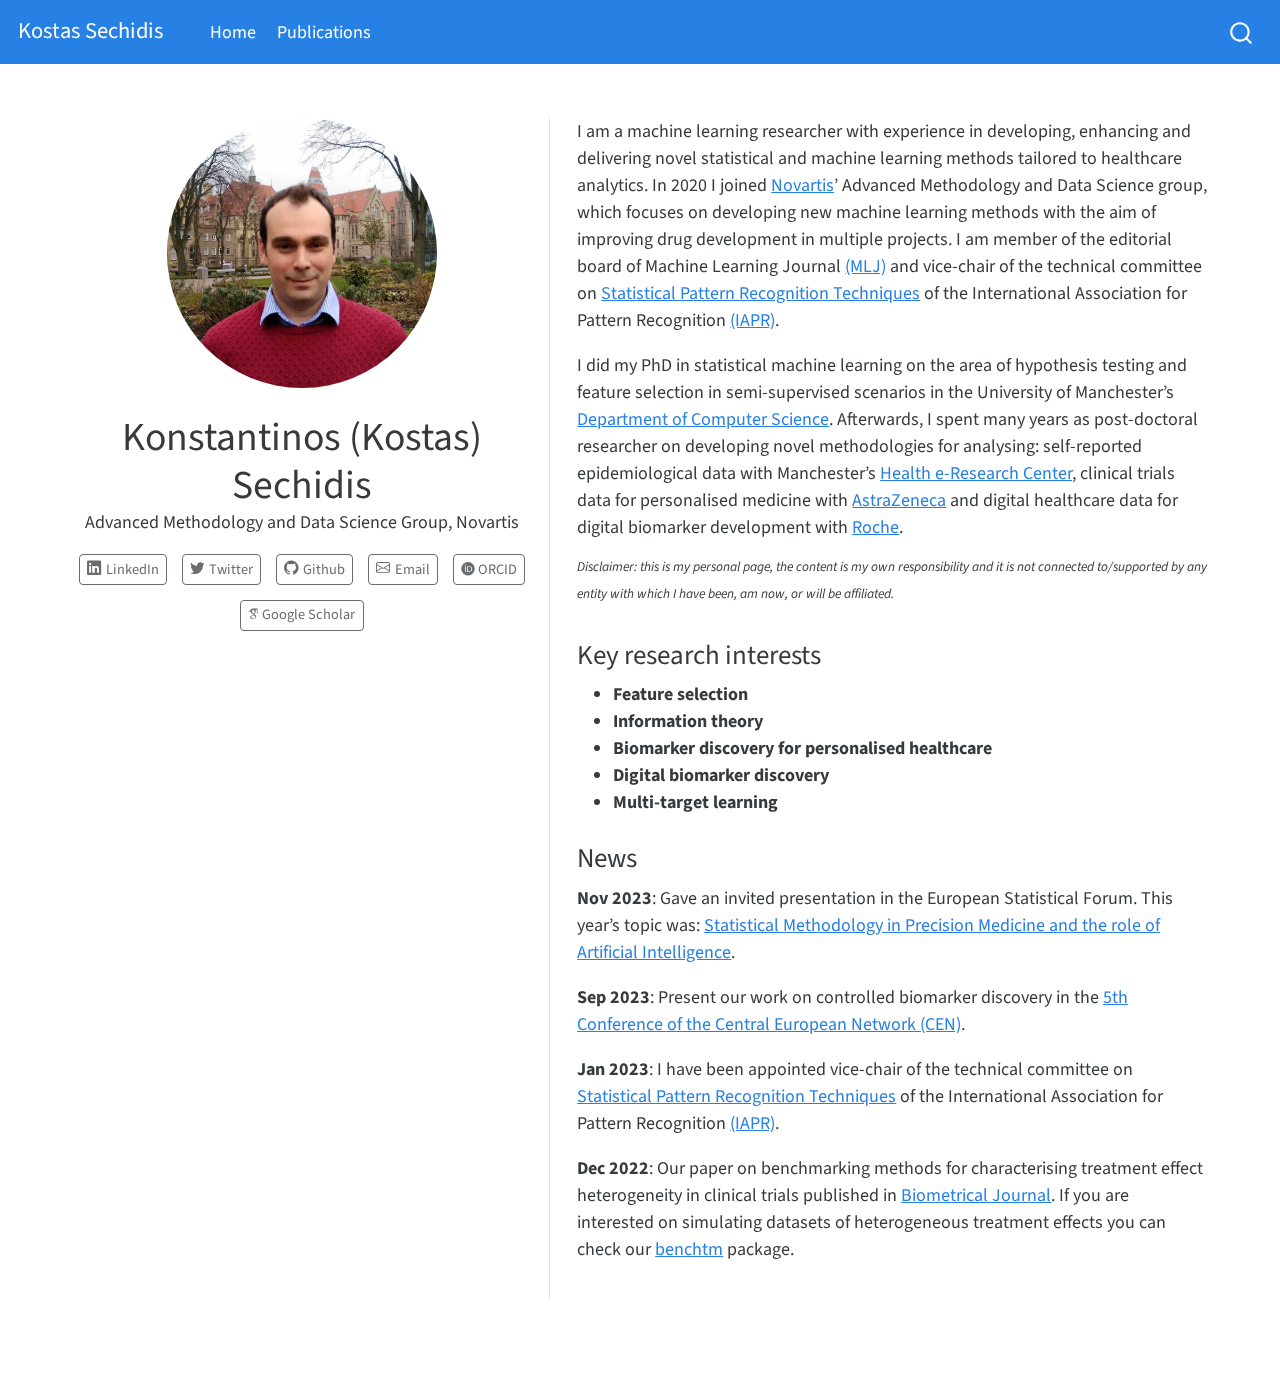
==== docs/index.html @ 7f00104e "create publications file" ====
<!DOCTYPE html>
<html xmlns="http://www.w3.org/1999/xhtml" lang="en" xml:lang="en"><head>

<meta charset="utf-8">
<meta name="generator" content="quarto-1.2.262">

<meta name="viewport" content="width=device-width, initial-scale=1.0, user-scalable=yes">

<meta name="description" content="Advanced Methodology and Data Science Group, Novartis">

<title>Kostas Sechidis - Konstantinos (Kostas) Sechidis</title>
<style>
code{white-space: pre-wrap;}
span.smallcaps{font-variant: small-caps;}
div.columns{display: flex; gap: min(4vw, 1.5em);}
div.column{flex: auto; overflow-x: auto;}
div.hanging-indent{margin-left: 1.5em; text-indent: -1.5em;}
ul.task-list{list-style: none;}
ul.task-list li input[type="checkbox"] {
  width: 0.8em;
  margin: 0 0.8em 0.2em -1.6em;
  vertical-align: middle;
}
</style>


<script src="site_libs/quarto-nav/quarto-nav.js"></script>
<script src="site_libs/quarto-nav/headroom.min.js"></script>
<script src="site_libs/clipboard/clipboard.min.js"></script>
<script src="site_libs/quarto-search/autocomplete.umd.js"></script>
<script src="site_libs/quarto-search/fuse.min.js"></script>
<script src="site_libs/quarto-search/quarto-search.js"></script>
<meta name="quarto:offset" content="./">
<script src="site_libs/quarto-html/quarto.js"></script>
<script src="site_libs/quarto-html/popper.min.js"></script>
<script src="site_libs/quarto-html/tippy.umd.min.js"></script>
<link href="site_libs/quarto-html/tippy.css" rel="stylesheet">
<link href="site_libs/quarto-html/quarto-syntax-highlighting.css" rel="stylesheet" id="quarto-text-highlighting-styles">
<script src="site_libs/bootstrap/bootstrap.min.js"></script>
<link href="site_libs/bootstrap/bootstrap-icons.css" rel="stylesheet">
<link href="site_libs/bootstrap/bootstrap.min.css" rel="stylesheet" id="quarto-bootstrap" data-mode="light">
<link href="site_libs/quarto-contrib/academicons-1.9.2/all.css" rel="stylesheet">
<link href="site_libs/quarto-contrib/academicons-1.9.2/size.css" rel="stylesheet">
<script id="quarto-search-options" type="application/json">{
  "location": "navbar",
  "copy-button": false,
  "collapse-after": 3,
  "panel-placement": "end",
  "type": "overlay",
  "limit": 20,
  "language": {
    "search-no-results-text": "No results",
    "search-matching-documents-text": "matching documents",
    "search-copy-link-title": "Copy link to search",
    "search-hide-matches-text": "Hide additional matches",
    "search-more-match-text": "more match in this document",
    "search-more-matches-text": "more matches in this document",
    "search-clear-button-title": "Clear",
    "search-detached-cancel-button-title": "Cancel",
    "search-submit-button-title": "Submit"
  }
}</script>


<link rel="stylesheet" href="styles.css">
</head>

<body class="nav-fixed">

<div id="quarto-search-results"></div>
  <header id="quarto-header" class="headroom fixed-top">
    <nav class="navbar navbar-expand-lg navbar-dark ">
      <div class="navbar-container container-fluid">
      <div class="navbar-brand-container">
    <a class="navbar-brand" href="./index.html">
    <span class="navbar-title">Kostas Sechidis</span>
    </a>
  </div>
          <button class="navbar-toggler" type="button" data-bs-toggle="collapse" data-bs-target="#navbarCollapse" aria-controls="navbarCollapse" aria-expanded="false" aria-label="Toggle navigation" onclick="if (window.quartoToggleHeadroom) { window.quartoToggleHeadroom(); }">
  <span class="navbar-toggler-icon"></span>
</button>
          <div class="collapse navbar-collapse" id="navbarCollapse">
            <ul class="navbar-nav navbar-nav-scroll me-auto">
  <li class="nav-item">
    <a class="nav-link active" href="./index.html" aria-current="page">
 <span class="menu-text">Home</span></a>
  </li>  
  <li class="nav-item">
    <a class="nav-link" href="./publications.html">
 <span class="menu-text">Publications</span></a>
  </li>  
</ul>
              <div id="quarto-search" class="" title="Search"></div>
          </div> <!-- /navcollapse -->
      </div> <!-- /container-fluid -->
    </nav>
</header>
<!-- content -->
<div id="quarto-content" class="quarto-container page-columns page-rows-contents page-layout-full page-navbar">
<!-- sidebar -->
<!-- margin-sidebar -->
    
<!-- main -->
<div class="quarto-about-trestles column-page">
  <div class="about-entity">
    <img src="img/kostas.jpg" class="about-image
  round " style="height: 15em; width: 15em;">
<header id="title-block-header" class="quarto-title-block default">
<div class="quarto-title">
<h1 class="title">Konstantinos (Kostas) Sechidis</h1>
</div>
<div>
  <div class="description">
    Advanced Methodology and Data Science Group, Novartis
  </div>
</div>
<div class="quarto-title-meta">
  </div>
</header>
    <div class="about-links">
  <a href="https://www.linkedin.com/in/konstantinos-kostas-sechidis-19311657/" class="about-link">
    <i class="bi bi-linkedin"></i>
     <span class="about-link-text">LinkedIn</span>
  </a>
  <a href="https://twitter.com/sechidis" class="about-link">
    <i class="bi bi-twitter"></i>
     <span class="about-link-text">Twitter</span>
  </a>
  <a href="https://github.com/sechidis" class="about-link">
    <i class="bi bi-github"></i>
     <span class="about-link-text">Github</span>
  </a>
  <a href="mailto:sechidiskostas@gmail.com" class="about-link">
    <i class="bi bi-envelope"></i>
     <span class="about-link-text">Email</span>
  </a>
  <a href="http://orcid.org/0000-0001-6582-7453" class="about-link">
     <span class="about-link-text"><i class="ai  ai-orcid"></i> ORCID</span>
  </a>
  <a href="https://scholar.google.com/citations?user=zcw9w-wAAAAJ&amp;hl=en" class="about-link">
     <span class="about-link-text"><i class="ai  ai-google-scholar"></i> Google Scholar</span>
  </a>
</div>
  </div>
  <div class="about-contents"><main class="content column-page" id="quarto-document-content">
<p>I am a machine learning researcher with experience in developing, enhancing and delivering novel statistical and machine learning methods tailored to healthcare analytics. In 2020 I joined <a href="https://www.novartis.com/">Novartis</a>’ Advanced Methodology and Data Science group, which focuses on developing new machine learning methods with the aim of improving drug development in multiple projects. I am member of the editorial board of Machine Learning Journal <a href="https://www.springer.com/journal/10994/editors">(MLJ)</a> and vice-chair of the technical committee on <a href="https://sites.google.com/view/iapr-tc1/home?pli=1">Statistical Pattern Recognition Techniques</a> of the International Association for Pattern Recognition <a href="https://iapr.org/index.php">(IAPR)</a>.</p>
<p>I did my PhD in statistical machine learning on the area of hypothesis testing and feature selection in semi-supervised scenarios in the University of Manchester’s <a href="https://www.cs.manchester.ac.uk/">Department of Computer Science</a>. Afterwards, I spent many years as post-doctoral researcher on developing novel methodologies for analysing: self-reported epidemiological data with Manchester’s <a href="https://www.herc.ac.uk/">Health e-Research Center</a>, clinical trials data for personalised medicine with <a href="https://www.astrazeneca.com/">AstraZeneca</a> and digital healthcare data for digital biomarker development with <a href="https://www.roche.com/">Roche</a>.</p>
<p><sup> <em>Disclaimer: this is my personal page, the content is my own responsibility and it is not connected to/supported by any entity with which I have been, am now, or will be affiliated.</em> </sup></p>
<section id="key-research-interests" class="level3">
<h3 data-anchor-id="key-research-interests">Key research interests</h3>
<ul>
<li><strong>Feature selection</strong></li>
<li><strong>Information theory</strong></li>
<li><strong>Biomarker discovery for personalised healthcare</strong></li>
<li><strong>Digital biomarker discovery</strong></li>
<li><strong>Multi-target learning</strong></li>
</ul>
</section>
<section id="news" class="level3">
<h3 data-anchor-id="news">News</h3>
<p><strong>Nov 2023</strong>: Gave an invited presentation in the European Statistical Forum. This year’s topic was: <a href="https://lsacademy.com/en/product/european-statistical-forum-4/">Statistical Methodology in Precision Medicine and the role of Artificial Intelligence</a>.</p>
<p><strong>Sep 2023</strong>: Present our work on controlled biomarker discovery in the <a href="https://cen2023.github.io/home/index.html">5th Conference of the Central European Network (CEN)</a>.</p>
<p><strong>Jan 2023</strong>: I have been appointed vice-chair of the technical committee on <a href="https://sites.google.com/view/iapr-tc1/home?pli=1">Statistical Pattern Recognition Techniques</a> of the International Association for Pattern Recognition <a href="https://iapr.org/index.php">(IAPR)</a>.</p>
<p><strong>Dec 2022</strong>: Our paper on benchmarking methods for characterising treatment effect heterogeneity in clinical trials published in <a href="https://onlinelibrary.wiley.com/doi/full/10.1002/bimj.202100337">Biometrical Journal</a>. If you are interested on simulating datasets of heterogeneous treatment effects you can check our <a href="https://github.com/Sophie-Sun/benchtm">benchtm</a> package.</p>


</section>
</main></div>
</div>
 <!-- /main -->
<script id="quarto-html-after-body" type="application/javascript">
window.document.addEventListener("DOMContentLoaded", function (event) {
  const toggleBodyColorMode = (bsSheetEl) => {
    const mode = bsSheetEl.getAttribute("data-mode");
    const bodyEl = window.document.querySelector("body");
    if (mode === "dark") {
      bodyEl.classList.add("quarto-dark");
      bodyEl.classList.remove("quarto-light");
    } else {
      bodyEl.classList.add("quarto-light");
      bodyEl.classList.remove("quarto-dark");
    }
  }
  const toggleBodyColorPrimary = () => {
    const bsSheetEl = window.document.querySelector("link#quarto-bootstrap");
    if (bsSheetEl) {
      toggleBodyColorMode(bsSheetEl);
    }
  }
  toggleBodyColorPrimary();  
  const clipboard = new window.ClipboardJS('.code-copy-button', {
    target: function(trigger) {
      return trigger.previousElementSibling;
    }
  });
  clipboard.on('success', function(e) {
    // button target
    const button = e.trigger;
    // don't keep focus
    button.blur();
    // flash "checked"
    button.classList.add('code-copy-button-checked');
    var currentTitle = button.getAttribute("title");
    button.setAttribute("title", "Copied!");
    let tooltip;
    if (window.bootstrap) {
      button.setAttribute("data-bs-toggle", "tooltip");
      button.setAttribute("data-bs-placement", "left");
      button.setAttribute("data-bs-title", "Copied!");
      tooltip = new bootstrap.Tooltip(button, 
        { trigger: "manual", 
          customClass: "code-copy-button-tooltip",
          offset: [0, -8]});
      tooltip.show();    
    }
    setTimeout(function() {
      if (tooltip) {
        tooltip.hide();
        button.removeAttribute("data-bs-title");
        button.removeAttribute("data-bs-toggle");
        button.removeAttribute("data-bs-placement");
      }
      button.setAttribute("title", currentTitle);
      button.classList.remove('code-copy-button-checked');
    }, 1000);
    // clear code selection
    e.clearSelection();
  });
  function tippyHover(el, contentFn) {
    const config = {
      allowHTML: true,
      content: contentFn,
      maxWidth: 500,
      delay: 100,
      arrow: false,
      appendTo: function(el) {
          return el.parentElement;
      },
      interactive: true,
      interactiveBorder: 10,
      theme: 'quarto',
      placement: 'bottom-start'
    };
    window.tippy(el, config); 
  }
  const noterefs = window.document.querySelectorAll('a[role="doc-noteref"]');
  for (var i=0; i<noterefs.length; i++) {
    const ref = noterefs[i];
    tippyHover(ref, function() {
      // use id or data attribute instead here
      let href = ref.getAttribute('data-footnote-href') || ref.getAttribute('href');
      try { href = new URL(href).hash; } catch {}
      const id = href.replace(/^#\/?/, "");
      const note = window.document.getElementById(id);
      return note.innerHTML;
    });
  }
  const findCites = (el) => {
    const parentEl = el.parentElement;
    if (parentEl) {
      const cites = parentEl.dataset.cites;
      if (cites) {
        return {
          el,
          cites: cites.split(' ')
        };
      } else {
        return findCites(el.parentElement)
      }
    } else {
      return undefined;
    }
  };
  var bibliorefs = window.document.querySelectorAll('a[role="doc-biblioref"]');
  for (var i=0; i<bibliorefs.length; i++) {
    const ref = bibliorefs[i];
    const citeInfo = findCites(ref);
    if (citeInfo) {
      tippyHover(citeInfo.el, function() {
        var popup = window.document.createElement('div');
        citeInfo.cites.forEach(function(cite) {
          var citeDiv = window.document.createElement('div');
          citeDiv.classList.add('hanging-indent');
          citeDiv.classList.add('csl-entry');
          var biblioDiv = window.document.getElementById('ref-' + cite);
          if (biblioDiv) {
            citeDiv.innerHTML = biblioDiv.innerHTML;
          }
          popup.appendChild(citeDiv);
        });
        return popup.innerHTML;
      });
    }
  }
});
</script>
</div> <!-- /content -->



</body></html>
---- docs/site_libs/quarto-html/tippy.css ----
.tippy-box[data-animation=fade][data-state=hidden]{opacity:0}[data-tippy-root]{max-width:calc(100vw - 10px)}.tippy-box{position:relative;background-color:#333;color:#fff;border-radius:4px;font-size:14px;line-height:1.4;white-space:normal;outline:0;transition-property:transform,visibility,opacity}.tippy-box[data-placement^=top]>.tippy-arrow{bottom:0}.tippy-box[data-placement^=top]>.tippy-arrow:before{bottom:-7px;left:0;border-width:8px 8px 0;border-top-color:initial;transform-origin:center top}.tippy-box[data-placement^=bottom]>.tippy-arrow{top:0}.tippy-box[data-placement^=bottom]>.tippy-arrow:before{top:-7px;left:0;border-width:0 8px 8px;border-bottom-color:initial;transform-origin:center bottom}.tippy-box[data-placement^=left]>.tippy-arrow{right:0}.tippy-box[data-placement^=left]>.tippy-arrow:before{border-width:8px 0 8px 8px;border-left-color:initial;right:-7px;transform-origin:center left}.tippy-box[data-placement^=right]>.tippy-arrow{left:0}.tippy-box[data-placement^=right]>.tippy-arrow:before{left:-7px;border-width:8px 8px 8px 0;border-right-color:initial;transform-origin:center right}.tippy-box[data-inertia][data-state=visible]{transition-timing-function:cubic-bezier(.54,1.5,.38,1.11)}.tippy-arrow{width:16px;height:16px;color:#333}.tippy-arrow:before{content:"";position:absolute;border-color:transparent;border-style:solid}.tippy-content{position:relative;padding:5px 9px;z-index:1}
---- docs/site_libs/quarto-html/quarto-syntax-highlighting.css ----
/* quarto syntax highlight colors */
:root {
  --quarto-hl-ot-color: #003B4F;
  --quarto-hl-at-color: #657422;
  --quarto-hl-ss-color: #20794D;
  --quarto-hl-an-color: #5E5E5E;
  --quarto-hl-fu-color: #4758AB;
  --quarto-hl-st-color: #20794D;
  --quarto-hl-cf-color: #003B4F;
  --quarto-hl-op-color: #5E5E5E;
  --quarto-hl-er-color: #AD0000;
  --quarto-hl-bn-color: #AD0000;
  --quarto-hl-al-color: #AD0000;
  --quarto-hl-va-color: #111111;
  --quarto-hl-bu-color: inherit;
  --quarto-hl-ex-color: inherit;
  --quarto-hl-pp-color: #AD0000;
  --quarto-hl-in-color: #5E5E5E;
  --quarto-hl-vs-color: #20794D;
  --quarto-hl-wa-color: #5E5E5E;
  --quarto-hl-do-color: #5E5E5E;
  --quarto-hl-im-color: #00769E;
  --quarto-hl-ch-color: #20794D;
  --quarto-hl-dt-color: #AD0000;
  --quarto-hl-fl-color: #AD0000;
  --quarto-hl-co-color: #5E5E5E;
  --quarto-hl-cv-color: #5E5E5E;
  --quarto-hl-cn-color: #8f5902;
  --quarto-hl-sc-color: #5E5E5E;
  --quarto-hl-dv-color: #AD0000;
  --quarto-hl-kw-color: #003B4F;
}

/* other quarto variables */
:root {
  --quarto-font-monospace: SFMono-Regular, Menlo, Monaco, Consolas, "Liberation Mono", "Courier New", monospace;
}

pre > code.sourceCode > span {
  color: #003B4F;
}

code span {
  color: #003B4F;
}

code.sourceCode > span {
  color: #003B4F;
}

div.sourceCode,
div.sourceCode pre.sourceCode {
  color: #003B4F;
}

code span.ot {
  color: #003B4F;
}

code span.at {
  color: #657422;
}

code span.ss {
  color: #20794D;
}

code span.an {
  color: #5E5E5E;
}

code span.fu {
  color: #4758AB;
}

code span.st {
  color: #20794D;
}

code span.cf {
  color: #003B4F;
}

code span.op {
  color: #5E5E5E;
}

code span.er {
  color: #AD0000;
}

code span.bn {
  color: #AD0000;
}

code span.al {
  color: #AD0000;
}

code span.va {
  color: #111111;
}

code span.pp {
  color: #AD0000;
}

code span.in {
  color: #5E5E5E;
}

code span.vs {
  color: #20794D;
}

code span.wa {
  color: #5E5E5E;
  font-style: italic;
}

code span.do {
  color: #5E5E5E;
  font-style: italic;
}

code span.im {
  color: #00769E;
}

code span.ch {
  color: #20794D;
}

code span.dt {
  color: #AD0000;
}

code span.fl {
  color: #AD0000;
}

code span.co {
  color: #5E5E5E;
}

code span.cv {
  color: #5E5E5E;
  font-style: italic;
}

code span.cn {
  color: #8f5902;
}

code span.sc {
  color: #5E5E5E;
}

code span.dv {
  color: #AD0000;
}

code span.kw {
  color: #003B4F;
}

.prevent-inlining {
  content: "</";
}

/*# sourceMappingURL=debc5d5d77c3f9108843748ff7464032.css.map */
---- docs/site_libs/quarto-contrib/academicons-1.9.2/all.css ----
/*
 *  Academicons 1.9.4 by James Walsh (https://github.com/jpswalsh) and Katja Bercic (https://github.com/katjabercic)
 *  Fonts generated using FontForge - https://fontforge.org
 *  Square icons designed to be used alongside Font Awesome square icons - https://fortawesome.github.io/Font-Awesome/
 *  Licenses - Font: SIL OFL 1.1, CSS: MIT License
 */
@font-face {
  font-family: 'Academicons';
  font-style: normal;
  font-weight: 400;
  font-display: block;
  src: url('1e21o67/academicons.eot');
  src: url('1e21o67/academicons.eot') format('embedded-opentype'),
    url('1e21o67/academicons.ttf') format('truetype'),
    url('1e21o67/academicons.woff') format('woff'),
    url('1e21o67/academicons.svg') format('svg');
}

.ai {
  font-family: 'Academicons';
  font-weight: 400;
  -moz-osx-font-smoothing: grayscale;
  -webkit-font-smoothing: antialiased;
  display: inline-block;
  font-style: normal;
  font-variant: normal;
  text-rendering: auto;
  line-height: 1;
}

.ai-academia:before {
  content: "\e9af";
}

.ai-academia-square:before {
  content: "\e93d";
}

.ai-acclaim:before {
  content: "\e92e";
}

.ai-acclaim-square:before {
  content: "\e93a";
}

.ai-acm:before {
  content: "\e93c";
}

.ai-acm-square:before {
  content: "\e95d";
}

.ai-acmdl:before {
  content: "\e96a";
}

.ai-acmdl-square:before {
  content: "\e9d3";
}

.ai-ads:before {
  content: "\e9cb";
}

.ai-ads-square:before {
  content: "\e94a";
}

.ai-africarxiv:before {
  content: "\e91b";
}

.ai-africarxiv-square:before {
  content: "\e90b";
}

.ai-archive:before {
  content: "\e955";
}

.ai-archive-square:before {
  content: "\e956";
}

.ai-arxiv:before {
  content: "\e974";
}

.ai-arxiv-square:before {
  content: "\e9a6";
}

.ai-biorxiv:before {
  content: "\e9a2";
}

.ai-biorxiv-square:before {
  content: "\e98b";
}

.ai-ceur:before {
  content: "\e96d";
}

.ai-ceur-square:before {
  content: "\e92f";
}

.ai-ciencia-vitae:before {
  content: "\e912";
}

.ai-ciencia-vitae-square:before {
  content: "\e913";
}

.ai-clarivate:before {
  content: "\e924";
}

.ai-clarivate-square:before {
  content: "\e925";
}

.ai-closed-access:before {
  content: "\e942";
}

.ai-closed-access-square:before {
  content: "\e943";
}

.ai-conversation:before {
  content: "\e94c";
}

.ai-conversation-square:before {
  content: "\e915";
}

.ai-coursera:before {
  content: "\e95f";
}

.ai-coursera-square:before {
  content: "\e97f";
}

.ai-crossref:before {
  content: "\e918";
}

.ai-crossref-square:before {
  content: "\e919";
}

.ai-cv:before {
  content: "\e9a5";
}

.ai-cv-square:before {
  content: "\e90a";
}

.ai-datacite:before {
  content: "\e91c";
}

.ai-datacite-square:before {
  content: "\e91d";
}

.ai-dataverse:before {
  content: "\e9f7";
}

.ai-dataverse-square:before {
  content: "\e9e4";
}

.ai-dblp:before {
  content: "\e94f";
}

.ai-dblp-square:before {
  content: "\e93f";
}

.ai-depsy:before {
  content: "\e97a";
}

.ai-depsy-square:before {
  content: "\e94b";
}

.ai-doi:before {
  content: "\e97e";
}

.ai-doi-square:before {
  content: "\e98f";
}

.ai-dryad:before {
  content: "\e97c";
}

.ai-dryad-square:before {
  content: "\e98c";
}

.ai-elsevier:before {
  content: "\e961";
}

.ai-elsevier-square:before {
  content: "\e910";
}

.ai-figshare:before {
  content: "\e981";
}

.ai-figshare-square:before {
  content: "\e9e7";
}

.ai-google-scholar:before {
  content: "\e9d4";
}

.ai-google-scholar-square:before {
  content: "\e9f9";
}

.ai-hal:before {
  content: "\e92c";
}

.ai-hal-square:before {
  content: "\e92d";
}

.ai-hypothesis:before {
  content: "\e95a";
}

.ai-hypothesis-square:before {
  content: "\e95b";
}

.ai-ideas-repec:before {
  content: "\e9ed";
}

.ai-ideas-repec-square:before {
  content: "\e9f8";
}

.ai-ieee:before {
  content: "\e929";
}

.ai-ieee-square:before {
  content: "\e9b9";
}

.ai-impactstory:before {
  content: "\e9cf";
}

.ai-impactstory-square:before {
  content: "\e9aa";
}

.ai-inaturalist:before {
  content: "\e900";
}

.ai-inaturalist-square:before {
  content: "\e901";
}

.ai-inpn:before {
  content: "\e902";
}

.ai-inpn-square:before {
  content: "\e903";
}

.ai-inspire:before {
  content: "\e9e9";
}

.ai-inspire-square:before {
  content: "\e9fe";
}

.ai-isidore:before {
  content: "\e936";
}

.ai-isidore-square:before {
  content: "\e954";
}

.ai-isni:before {
  content: "\e957";
}

.ai-isni-square:before {
  content: "\e958";
}

.ai-jstor:before {
  content: "\e938";
}

.ai-jstor-square:before {
  content: "\e944";
}

.ai-lattes:before {
  content: "\e9b3";
}

.ai-lattes-square:before {
  content: "\e99c";
}

.ai-mathoverflow:before {
  content: "\e9f6";
}

.ai-mathoverflow-square:before {
  content: "\e97b";
}

.ai-mendeley:before {
  content: "\e9f0";
}

.ai-mendeley-square:before {
  content: "\e9f3";
}

.ai-moodle:before {
  content: "\e907";
}

.ai-moodle-square:before {
  content: "\e908";
}

.ai-mtmt:before {
  content: "\e950";
}

.ai-mtmt-square:before {
  content: "\e951";
}

.ai-nakala:before {
  content: "\e940";
}

.ai-nakala-square:before {
  content: "\e941";
}

.ai-obp:before {
  content: "\e92a";
}

.ai-obp-square:before {
  content: "\e92b";
}

.ai-open-access:before {
  content: "\e939";
}

.ai-open-access-square:before {
  content: "\e9f4";
}

.ai-open-data:before {
  content: "\e966";
}

.ai-open-data-square:before {
  content: "\e967";
}

.ai-open-materials:before {
  content: "\e968";
}

.ai-open-materials-square:before {
  content: "\e969";
}

.ai-openedition:before {
  content: "\e946";
}

.ai-openedition-square:before {
  content: "\e947";
}

.ai-orcid:before {
  content: "\e9d9";
}

.ai-orcid-square:before {
  content: "\e9c3";
}

.ai-osf:before {
  content: "\e9ef";
}

.ai-osf-square:before {
  content: "\e931";
}

.ai-overleaf:before {
  content: "\e914";
}

.ai-overleaf-square:before {
  content: "\e98d";
}

.ai-philpapers:before {
  content: "\e98a";
}

.ai-philpapers-square:before {
  content: "\e96f";
}

.ai-piazza:before {
  content: "\e99a";
}

.ai-piazza-square:before {
  content: "\e90c";
}

.ai-preregistered:before {
  content: "\e906";
}

.ai-preregistered-square:before {
  content: "\e96b";
}

.ai-protocols:before {
  content: "\e952";
}

.ai-protocols-square:before {
  content: "\e953";
}

.ai-psyarxiv:before {
  content: "\e90e";
}

.ai-psyarxiv-square:before {
  content: "\e90f";
}

.ai-publons:before {
  content: "\e937";
}

.ai-publons-square:before {
  content: "\e94e";
}

.ai-pubmed:before {
  content: "\e99f";
}

.ai-pubmed-square:before {
  content: "\e97d";
}

.ai-pubpeer:before {
  content: "\e922";
}

.ai-pubpeer-square:before {
  content: "\e923";
}

.ai-researcherid:before {
  content: "\e91a";
}

.ai-researcherid-square:before {
  content: "\e95c";
}

.ai-researchgate:before {
  content: "\e95e";
}

.ai-researchgate-square:before {
  content: "\e99e";
}

.ai-ror:before {
  content: "\e948";
}

.ai-ror-square:before {
  content: "\e949";
}

.ai-sci-hub:before {
  content: "\e959";
}

.ai-sci-hub-square:before {
  content: "\e905";
}

.ai-scirate:before {
  content: "\e98e";
}

.ai-scirate-square:before {
  content: "\e99d";
}

.ai-scopus:before {
  content: "\e91e";
}

.ai-scopus-square:before {
  content: "\e91f";
}

.ai-semantic-scholar:before {
  content: "\e96e";
}

.ai-semantic-scholar-square:before {
  content: "\e96c";
}

.ai-springer:before {
  content: "\e928";
}

.ai-springer-square:before {
  content: "\e99b";
}

.ai-ssrn:before {
  content: "\e916";
}

.ai-ssrn-square:before {
  content: "\e917";
}

.ai-stackoverflow:before {
  content: "\e920";
}

.ai-stackoverflow-square:before {
  content: "\e921";
}

.ai-viaf:before {
  content: "\e933";
}

.ai-viaf-square:before {
  content: "\e934";
}

.ai-wiley:before {
  content: "\e926";
}

.ai-wiley-square:before {
  content: "\e927";
}

.ai-zenodo:before {
  content: "\e911";
}

.ai-zotero:before {
  content: "\e962";
}

.ai-zotero-square:before {
  content: "\e932";
}

/*  Duplication of the FontAwesome style classes using 'ai' in place of 'fa'. */
.ai-lg {
  font-size: 1.33333em;
  line-height: 0.75em;
  vertical-align: -.0667em;
}

.ai-xs {
  font-size: .75em;
}

.ai-sm {
  font-size: .875em;
}

.ai-1x {
  font-size: 1em;
}

.ai-2x {
  font-size: 2em;
}

.ai-3x {
  font-size: 3em;
}

.ai-4x {
  font-size: 4em;
}

.ai-5x {
  font-size: 5em;
}

.ai-6x {
  font-size: 6em;
}

.ai-7x {
  font-size: 7em;
}

.ai-8x {
  font-size: 8em;
}

.ai-9x {
  font-size: 9em;
}

.ai-10x {
  font-size: 10em;
}

.ai-fw {
  text-align: center;
  width: 1.25em;
}

.ai-ul {
  list-style-type: none;
  margin-left: 2.5em;
  padding-left: 0;
}

.ai-ul>li {
  position: relative;
}

.ai-li {
  left: -2em;
  position: absolute;
  text-align: center;
  width: 2em;
  line-height: inherit;
}

.ai-border {
  border: solid 0.08em #eee;
  border-radius: .1em;
  padding: .2em .25em .15em;
}

.ai-pull-left {
  float: left;
}

.ai-pull-right {
  float: right;
}

.ai.ai-pull-left {
  margin-right: .3em;
}

.ai.ai-pull-right {
  margin-right: .3em;
}

.ai-stack {
  display: inline-block;
  height: 2em;
  line-height: 2em;
  position: relative;
  vertical-align: middle;
  width: 2.5em;
}

.ai-stack-1x,
.ai-stack-2x {
  left: 0;
  position: absolute;
  text-align: center;
  width: 100%;
}

.ai-stack-1x {
  line-height: inherit;
}

.ai-stack-2x {
  font-size: 2em;
}

.ai-inverse {
  color: #fff;
}
---- docs/site_libs/quarto-contrib/academicons-1.9.2/size.css ----
.ai-tiny {
  font-size: 0.5em;
}

.ai-scriptsize {
  font-size: 0.7em;
}

.ai-footnotesize {
  font-size: 0.8em;
}

.ai-small {
  font-size: 0.9em;
}

.ai-normalsize {
  font-size: 1em;
}

.ai-large {
  font-size: 1.2em;
}

.ai-Large {
  font-size: 1.5em;
}

.ai-LARGE {
  font-size: 1.75em;
}

.ai-huge {
  font-size: 2em;
}

.ai-Huge {
  font-size: 2.5em;
}

.ai-1x {
  font-size: 1em;
}

.ai-2x {
  font-size: 2em;
}

.ai-3x {
  font-size: 3em;
}

.ai-4x {
  font-size: 4em;
}

.ai-5x {
  font-size: 5em;
}

.ai-6x {
  font-size: 6em;
}

.ai-7x {
  font-size: 7em;
}

.ai-8x {
  font-size: 8em;
}

.ai-9x {
  font-size: 9em;
}

.ai-10x {
  font-size: 10em;
}

.ai-2xs {
  font-size: 0.625em;
  line-height: 0.1em;
  vertical-align: 0.225em;
}

.ai-xs {
  font-size: 0.75em;
  line-height: 0.08333em;
  vertical-align: 0.125em;
}

.ai-sm {
  font-size: 0.875em;
  line-height: 0.07143em;
  vertical-align: 0.05357em;
}

.ai-lg {
  font-size: 1.25em;
  line-height: 0.05em;
  vertical-align: -0.075em;
}

.ai-xl {
  font-size: 1.5em;
  line-height: 0.04167em;
  vertical-align: -0.125em;
}

.ai-2xl {
  font-size: 2em;
  line-height: 0.03125em;
  vertical-align: -0.1875em;
}
---- docs/styles.css ----
/* css styles */
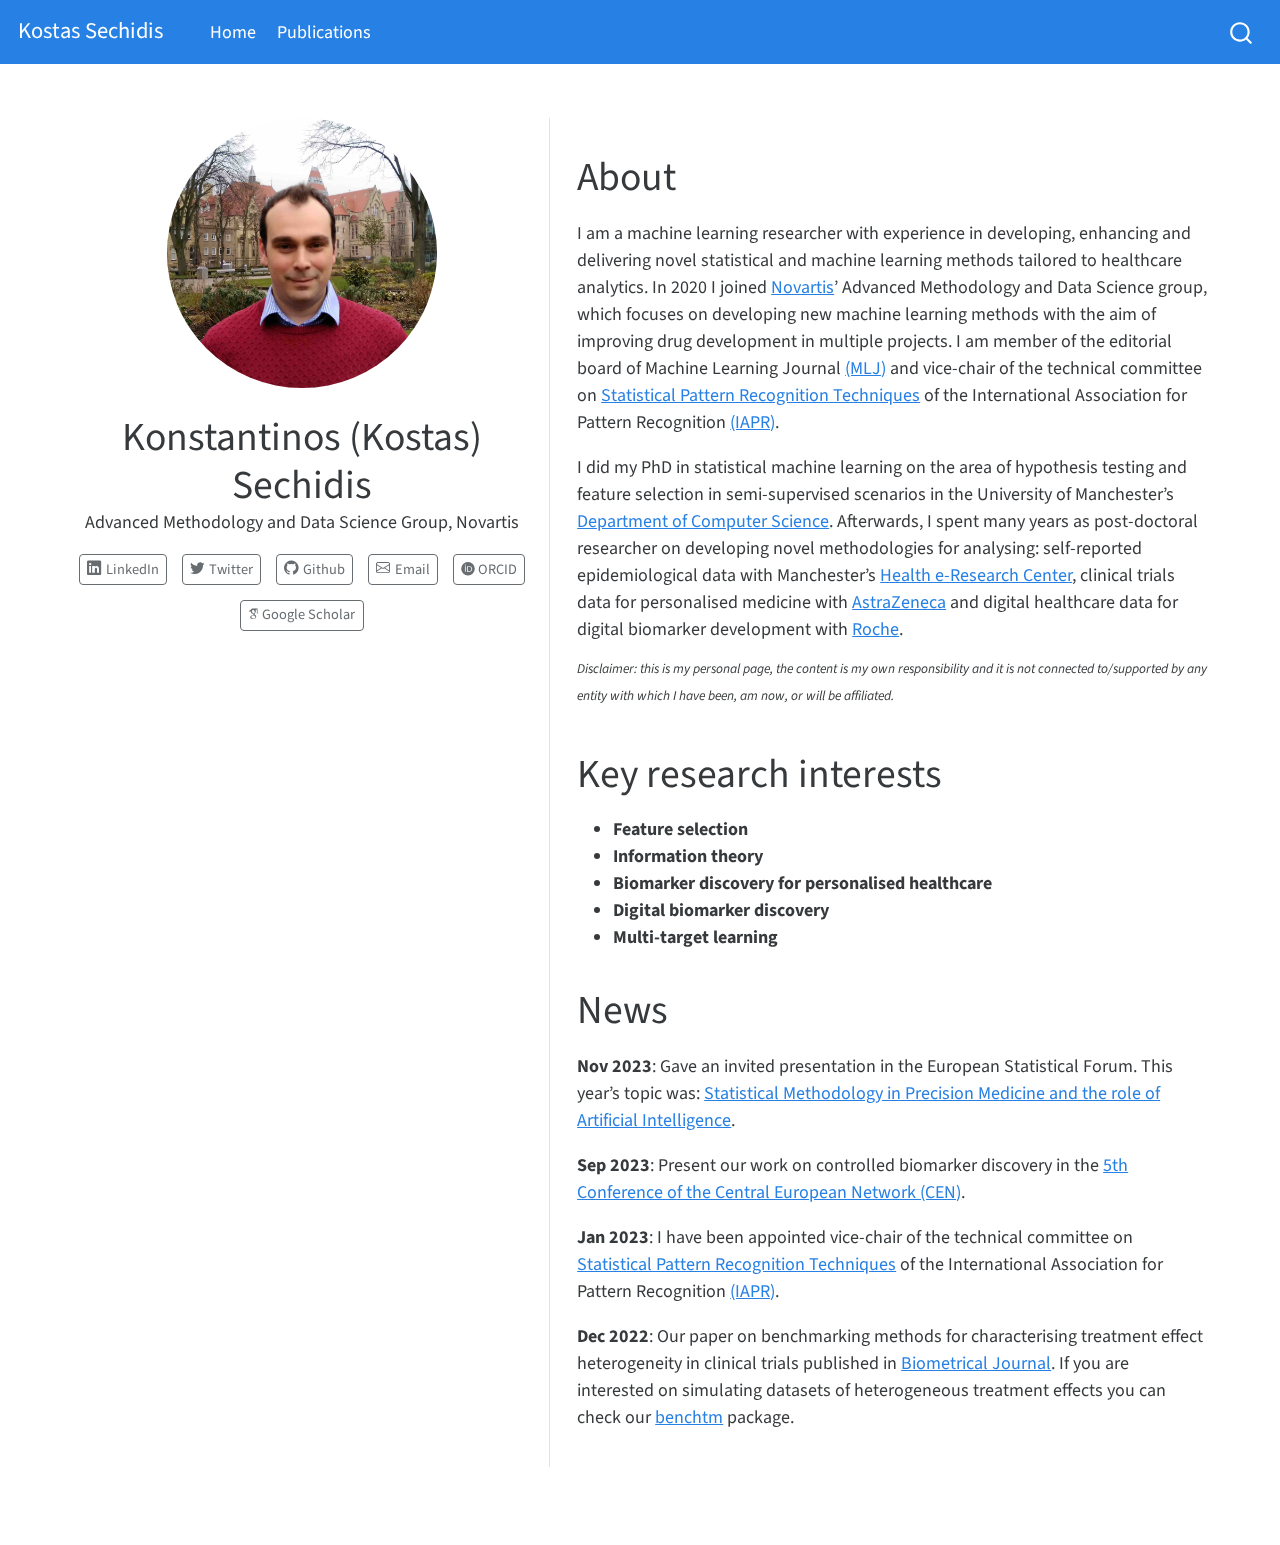
==== commit dddb80e1: "publications" ====
--- a/docs/index.html
+++ b/docs/index.html
@@ -143,11 +143,14 @@
 </div>
   </div>
   <div class="about-contents"><main class="content column-page" id="quarto-document-content">
+<section id="about" class="level1">
+<h1>About</h1>
 <p>I am a machine learning researcher with experience in developing, enhancing and delivering novel statistical and machine learning methods tailored to healthcare analytics. In 2020 I joined <a href="https://www.novartis.com/">Novartis</a>’ Advanced Methodology and Data Science group, which focuses on developing new machine learning methods with the aim of improving drug development in multiple projects. I am member of the editorial board of Machine Learning Journal <a href="https://www.springer.com/journal/10994/editors">(MLJ)</a> and vice-chair of the technical committee on <a href="https://sites.google.com/view/iapr-tc1/home?pli=1">Statistical Pattern Recognition Techniques</a> of the International Association for Pattern Recognition <a href="https://iapr.org/index.php">(IAPR)</a>.</p>
 <p>I did my PhD in statistical machine learning on the area of hypothesis testing and feature selection in semi-supervised scenarios in the University of Manchester’s <a href="https://www.cs.manchester.ac.uk/">Department of Computer Science</a>. Afterwards, I spent many years as post-doctoral researcher on developing novel methodologies for analysing: self-reported epidemiological data with Manchester’s <a href="https://www.herc.ac.uk/">Health e-Research Center</a>, clinical trials data for personalised medicine with <a href="https://www.astrazeneca.com/">AstraZeneca</a> and digital healthcare data for digital biomarker development with <a href="https://www.roche.com/">Roche</a>.</p>
 <p><sup> <em>Disclaimer: this is my personal page, the content is my own responsibility and it is not connected to/supported by any entity with which I have been, am now, or will be affiliated.</em> </sup></p>
-<section id="key-research-interests" class="level3">
-<h3 data-anchor-id="key-research-interests">Key research interests</h3>
+</section>
+<section id="key-research-interests" class="level1">
+<h1>Key research interests</h1>
 <ul>
 <li><strong>Feature selection</strong></li>
 <li><strong>Information theory</strong></li>
@@ -156,8 +159,8 @@
 <li><strong>Multi-target learning</strong></li>
 </ul>
 </section>
-<section id="news" class="level3">
-<h3 data-anchor-id="news">News</h3>
+<section id="news" class="level1">
+<h1>News</h1>
 <p><strong>Nov 2023</strong>: Gave an invited presentation in the European Statistical Forum. This year’s topic was: <a href="https://lsacademy.com/en/product/european-statistical-forum-4/">Statistical Methodology in Precision Medicine and the role of Artificial Intelligence</a>.</p>
 <p><strong>Sep 2023</strong>: Present our work on controlled biomarker discovery in the <a href="https://cen2023.github.io/home/index.html">5th Conference of the Central European Network (CEN)</a>.</p>
 <p><strong>Jan 2023</strong>: I have been appointed vice-chair of the technical committee on <a href="https://sites.google.com/view/iapr-tc1/home?pli=1">Statistical Pattern Recognition Techniques</a> of the International Association for Pattern Recognition <a href="https://iapr.org/index.php">(IAPR)</a>.</p>
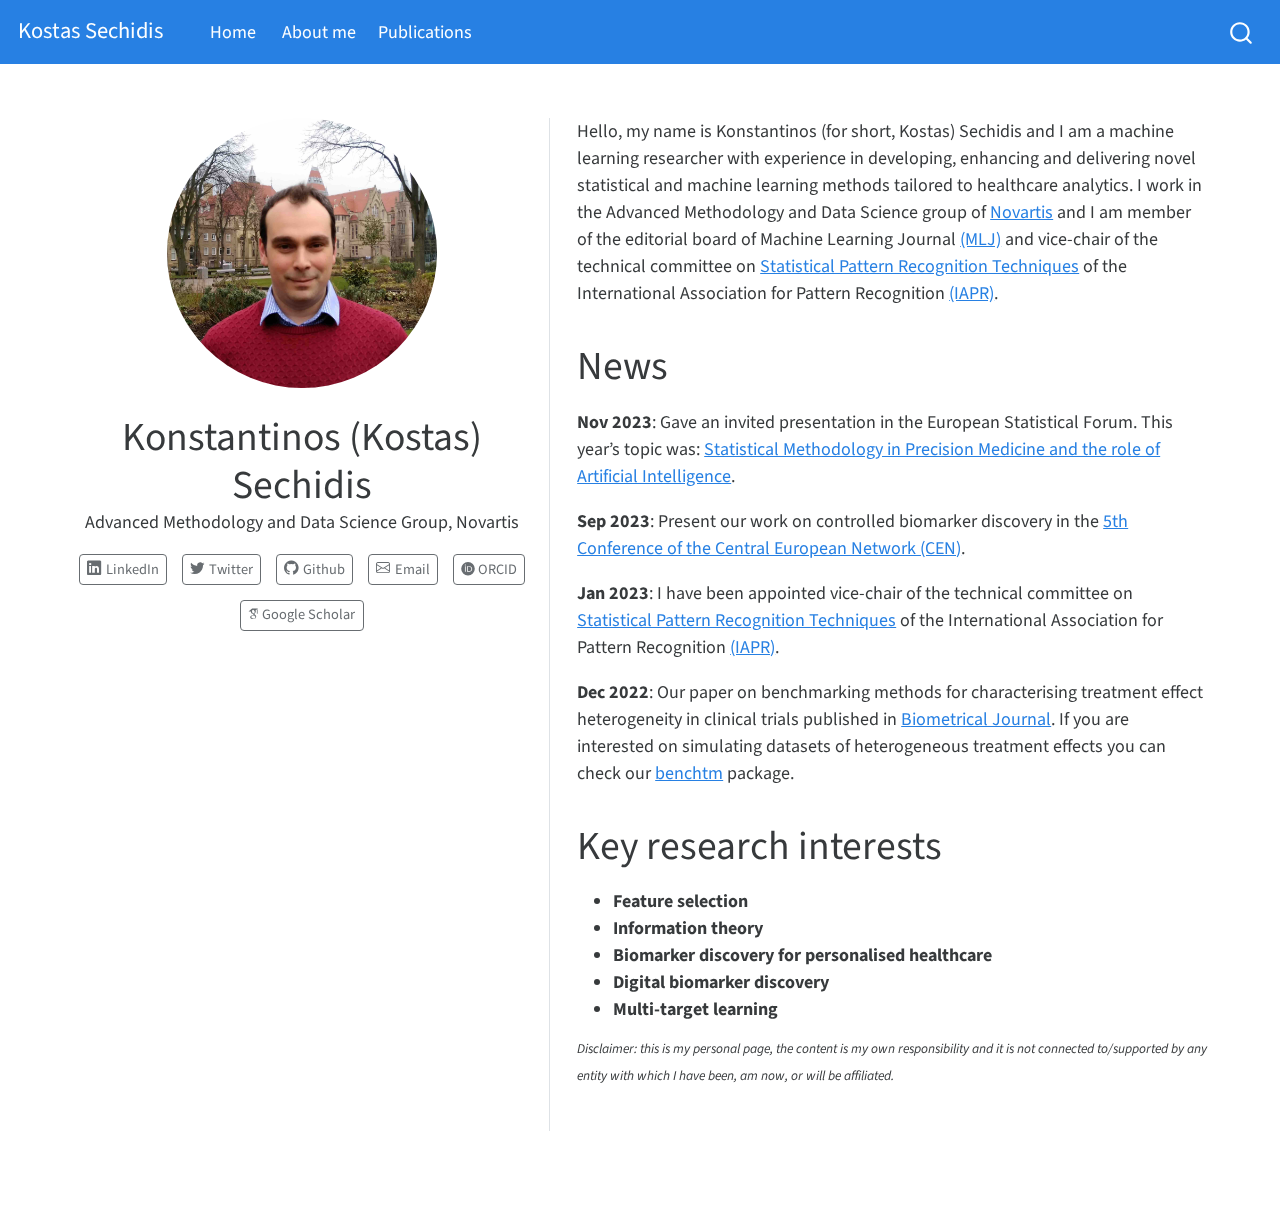
==== commit 9fcfc63e: "thumbnail" ====
--- a/docs/index.html
+++ b/docs/index.html
@@ -31,6 +31,7 @@
 <script src="site_libs/quarto-search/fuse.min.js"></script>
 <script src="site_libs/quarto-search/quarto-search.js"></script>
 <meta name="quarto:offset" content="./">
+<link href=".//img/thumbnail.png" rel="icon" type="image/png">
 <script src="site_libs/quarto-html/quarto.js"></script>
 <script src="site_libs/quarto-html/popper.min.js"></script>
 <script src="site_libs/quarto-html/tippy.umd.min.js"></script>
@@ -84,6 +85,10 @@
   <li class="nav-item">
     <a class="nav-link active" href="./index.html" aria-current="page">
  <span class="menu-text">Home</span></a>
+  </li>  
+  <li class="nav-item">
+    <a class="nav-link" href="./experience.html">
+ <span class="menu-text"><i class="ai  ai-CV"></i> About me</span></a>
   </li>  
   <li class="nav-item">
     <a class="nav-link" href="./publications.html">
@@ -143,11 +148,13 @@
 </div>
   </div>
   <div class="about-contents"><main class="content column-page" id="quarto-document-content">
-<section id="about" class="level1">
-<h1>About</h1>
-<p>I am a machine learning researcher with experience in developing, enhancing and delivering novel statistical and machine learning methods tailored to healthcare analytics. In 2020 I joined <a href="https://www.novartis.com/">Novartis</a>’ Advanced Methodology and Data Science group, which focuses on developing new machine learning methods with the aim of improving drug development in multiple projects. I am member of the editorial board of Machine Learning Journal <a href="https://www.springer.com/journal/10994/editors">(MLJ)</a> and vice-chair of the technical committee on <a href="https://sites.google.com/view/iapr-tc1/home?pli=1">Statistical Pattern Recognition Techniques</a> of the International Association for Pattern Recognition <a href="https://iapr.org/index.php">(IAPR)</a>.</p>
-<p>I did my PhD in statistical machine learning on the area of hypothesis testing and feature selection in semi-supervised scenarios in the University of Manchester’s <a href="https://www.cs.manchester.ac.uk/">Department of Computer Science</a>. Afterwards, I spent many years as post-doctoral researcher on developing novel methodologies for analysing: self-reported epidemiological data with Manchester’s <a href="https://www.herc.ac.uk/">Health e-Research Center</a>, clinical trials data for personalised medicine with <a href="https://www.astrazeneca.com/">AstraZeneca</a> and digital healthcare data for digital biomarker development with <a href="https://www.roche.com/">Roche</a>.</p>
-<p><sup> <em>Disclaimer: this is my personal page, the content is my own responsibility and it is not connected to/supported by any entity with which I have been, am now, or will be affiliated.</em> </sup></p>
+<p>Hello, my name is Konstantinos (for short, Kostas) Sechidis and I am a machine learning researcher with experience in developing, enhancing and delivering novel statistical and machine learning methods tailored to healthcare analytics. I work in the Advanced Methodology and Data Science group of <a href="https://www.novartis.com/">Novartis</a> and I am member of the editorial board of Machine Learning Journal <a href="https://www.springer.com/journal/10994/editors">(MLJ)</a> and vice-chair of the technical committee on <a href="https://sites.google.com/view/iapr-tc1/home?pli=1">Statistical Pattern Recognition Techniques</a> of the International Association for Pattern Recognition <a href="https://iapr.org/index.php">(IAPR)</a>.</p>
+<section id="news" class="level1">
+<h1>News</h1>
+<p><strong>Nov 2023</strong>: Gave an invited presentation in the European Statistical Forum. This year’s topic was: <a href="https://lsacademy.com/en/product/european-statistical-forum-4/">Statistical Methodology in Precision Medicine and the role of Artificial Intelligence</a>.</p>
+<p><strong>Sep 2023</strong>: Present our work on controlled biomarker discovery in the <a href="https://cen2023.github.io/home/index.html">5th Conference of the Central European Network (CEN)</a>.</p>
+<p><strong>Jan 2023</strong>: I have been appointed vice-chair of the technical committee on <a href="https://sites.google.com/view/iapr-tc1/home?pli=1">Statistical Pattern Recognition Techniques</a> of the International Association for Pattern Recognition <a href="https://iapr.org/index.php">(IAPR)</a>.</p>
+<p><strong>Dec 2022</strong>: Our paper on benchmarking methods for characterising treatment effect heterogeneity in clinical trials published in <a href="https://onlinelibrary.wiley.com/doi/full/10.1002/bimj.202100337">Biometrical Journal</a>. If you are interested on simulating datasets of heterogeneous treatment effects you can check our <a href="https://github.com/Sophie-Sun/benchtm">benchtm</a> package.</p>
 </section>
 <section id="key-research-interests" class="level1">
 <h1>Key research interests</h1>
@@ -158,13 +165,7 @@
 <li><strong>Digital biomarker discovery</strong></li>
 <li><strong>Multi-target learning</strong></li>
 </ul>
-</section>
-<section id="news" class="level1">
-<h1>News</h1>
-<p><strong>Nov 2023</strong>: Gave an invited presentation in the European Statistical Forum. This year’s topic was: <a href="https://lsacademy.com/en/product/european-statistical-forum-4/">Statistical Methodology in Precision Medicine and the role of Artificial Intelligence</a>.</p>
-<p><strong>Sep 2023</strong>: Present our work on controlled biomarker discovery in the <a href="https://cen2023.github.io/home/index.html">5th Conference of the Central European Network (CEN)</a>.</p>
-<p><strong>Jan 2023</strong>: I have been appointed vice-chair of the technical committee on <a href="https://sites.google.com/view/iapr-tc1/home?pli=1">Statistical Pattern Recognition Techniques</a> of the International Association for Pattern Recognition <a href="https://iapr.org/index.php">(IAPR)</a>.</p>
-<p><strong>Dec 2022</strong>: Our paper on benchmarking methods for characterising treatment effect heterogeneity in clinical trials published in <a href="https://onlinelibrary.wiley.com/doi/full/10.1002/bimj.202100337">Biometrical Journal</a>. If you are interested on simulating datasets of heterogeneous treatment effects you can check our <a href="https://github.com/Sophie-Sun/benchtm">benchtm</a> package.</p>
+<p><sup> <em>Disclaimer: this is my personal page, the content is my own responsibility and it is not connected to/supported by any entity with which I have been, am now, or will be affiliated.</em> </sup></p>
 
 
 </section>
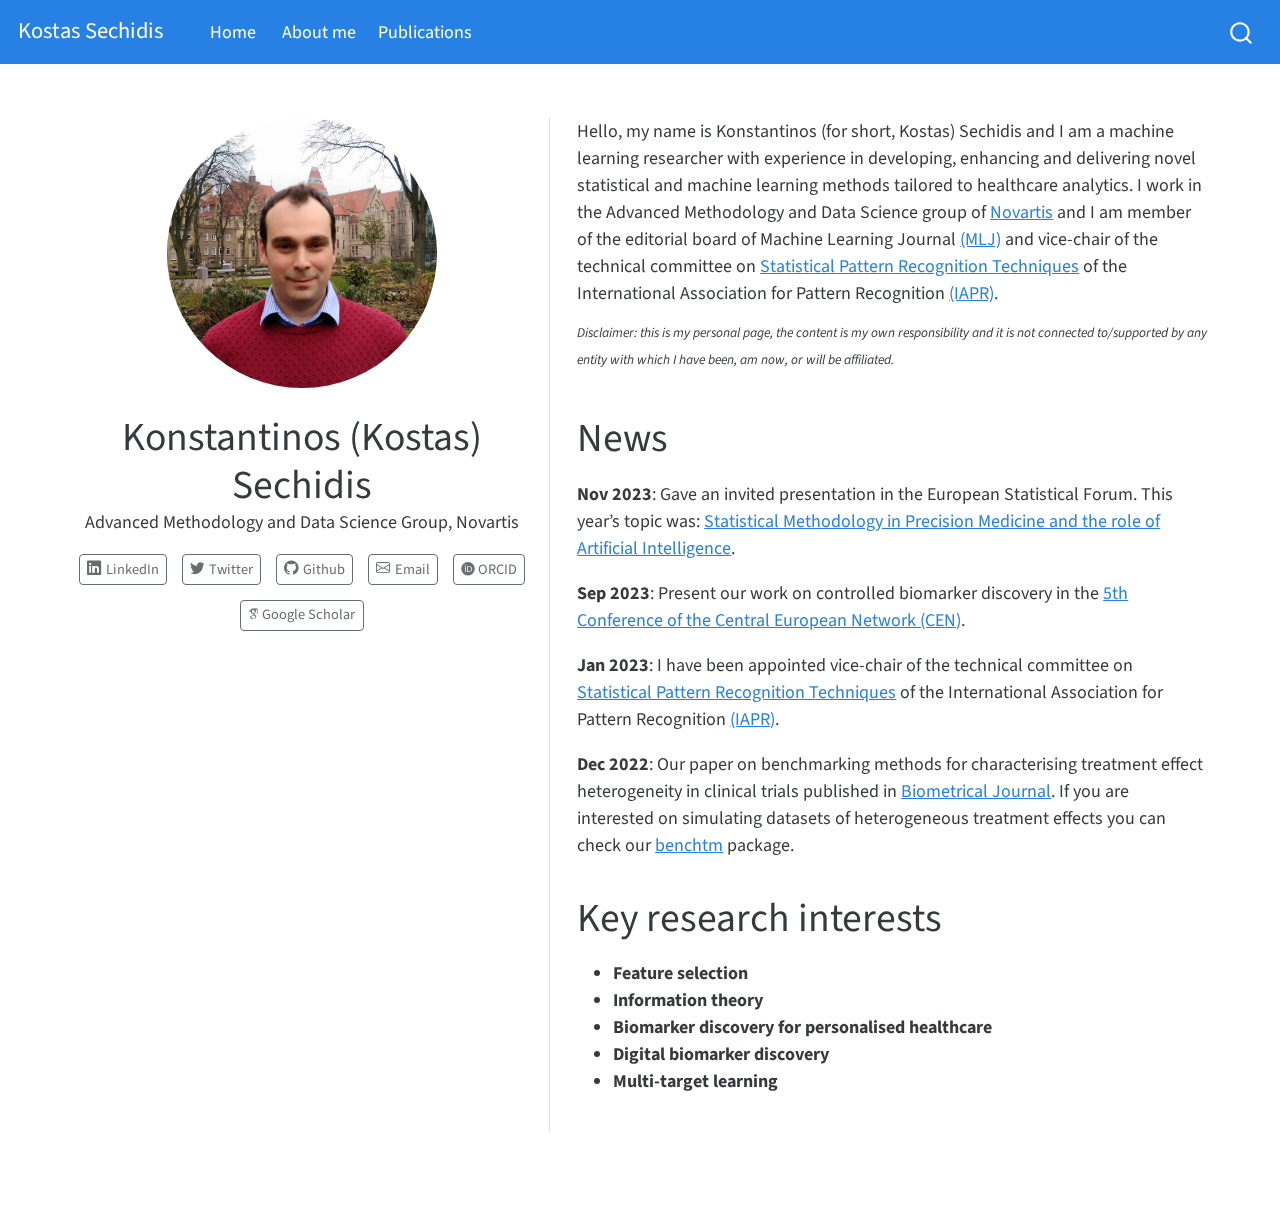
==== commit d9d819f4: "minor changes" ====
--- a/docs/index.html
+++ b/docs/index.html
@@ -149,6 +149,7 @@
   </div>
   <div class="about-contents"><main class="content column-page" id="quarto-document-content">
 <p>Hello, my name is Konstantinos (for short, Kostas) Sechidis and I am a machine learning researcher with experience in developing, enhancing and delivering novel statistical and machine learning methods tailored to healthcare analytics. I work in the Advanced Methodology and Data Science group of <a href="https://www.novartis.com/">Novartis</a> and I am member of the editorial board of Machine Learning Journal <a href="https://www.springer.com/journal/10994/editors">(MLJ)</a> and vice-chair of the technical committee on <a href="https://sites.google.com/view/iapr-tc1/home?pli=1">Statistical Pattern Recognition Techniques</a> of the International Association for Pattern Recognition <a href="https://iapr.org/index.php">(IAPR)</a>.</p>
+<p><sup> <em>Disclaimer: this is my personal page, the content is my own responsibility and it is not connected to/supported by any entity with which I have been, am now, or will be affiliated.</em> </sup></p>
 <section id="news" class="level1">
 <h1>News</h1>
 <p><strong>Nov 2023</strong>: Gave an invited presentation in the European Statistical Forum. This year’s topic was: <a href="https://lsacademy.com/en/product/european-statistical-forum-4/">Statistical Methodology in Precision Medicine and the role of Artificial Intelligence</a>.</p>
@@ -165,7 +166,6 @@
 <li><strong>Digital biomarker discovery</strong></li>
 <li><strong>Multi-target learning</strong></li>
 </ul>
-<p><sup> <em>Disclaimer: this is my personal page, the content is my own responsibility and it is not connected to/supported by any entity with which I have been, am now, or will be affiliated.</em> </sup></p>
 
 
 </section>
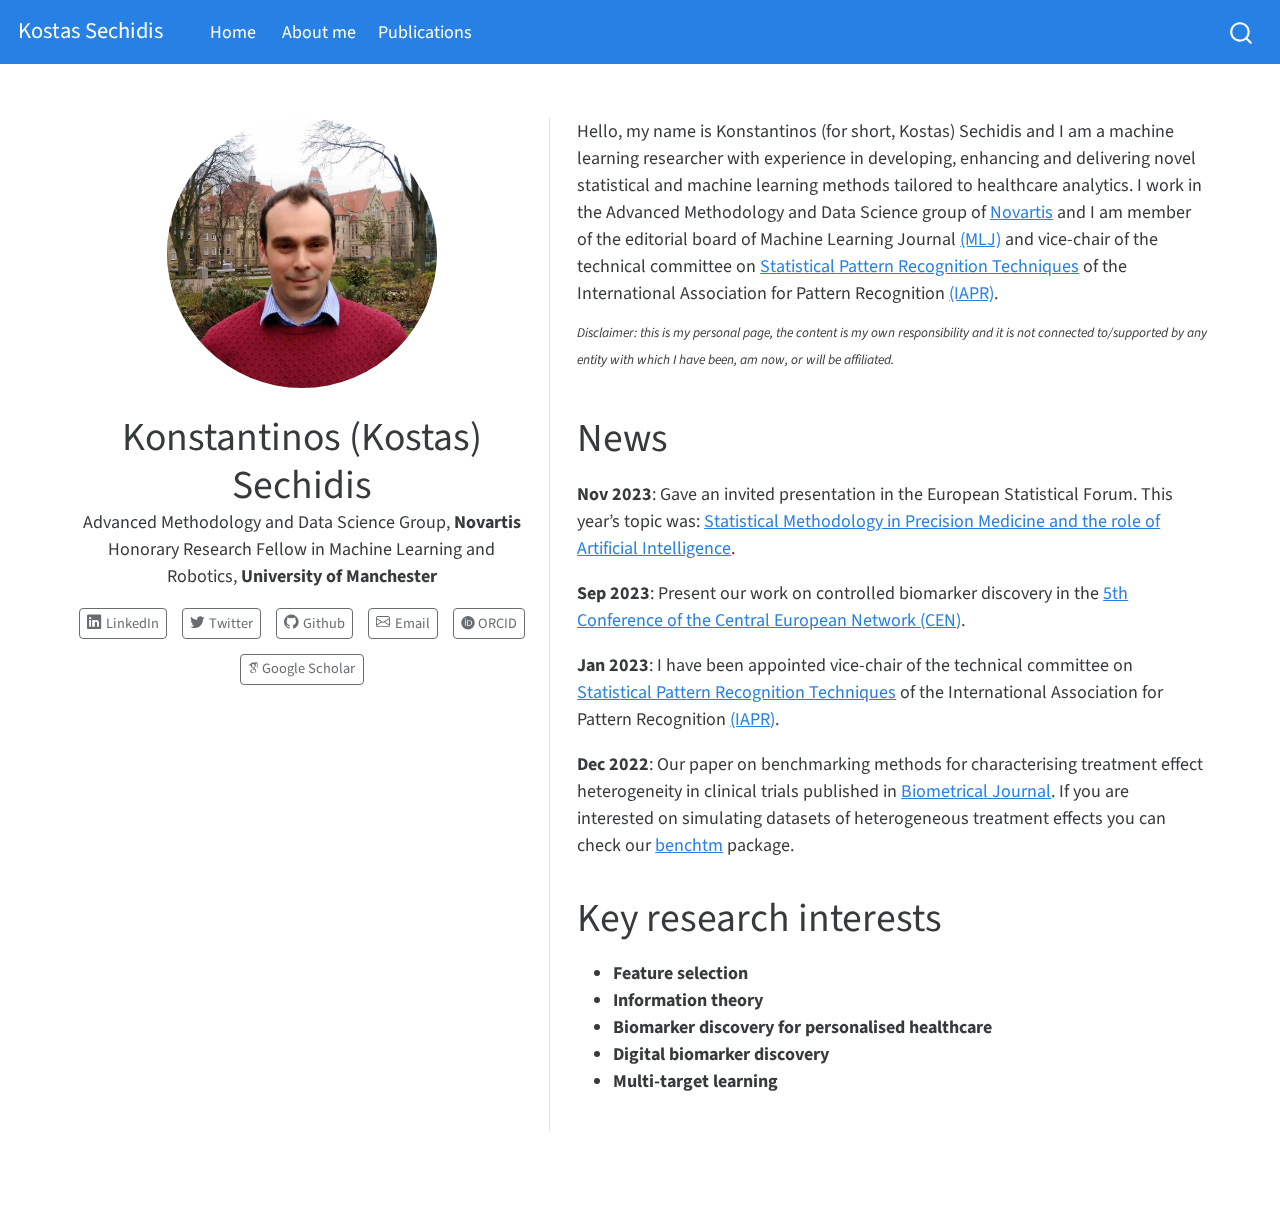
==== commit 362cd121: "change intro" ====
--- a/docs/index.html
+++ b/docs/index.html
@@ -6,7 +6,7 @@
 
 <meta name="viewport" content="width=device-width, initial-scale=1.0, user-scalable=yes">
 
-<meta name="description" content="Advanced Methodology and Data Science Group, Novartis">
+<meta name="description" content="Advanced Methodology and Data Science Group, Novartis   Honorary Research Fellow in Machine Learning and Robotics, University of Manchester">
 
 <title>Kostas Sechidis - Konstantinos (Kostas) Sechidis</title>
 <style>
@@ -116,7 +116,7 @@
 </div>
 <div>
   <div class="description">
-    Advanced Methodology and Data Science Group, Novartis
+    Advanced Methodology and Data Science Group, <strong>Novartis</strong> <br> Honorary Research Fellow in Machine Learning and Robotics, <strong>University of Manchester</strong>
   </div>
 </div>
 <div class="quarto-title-meta">
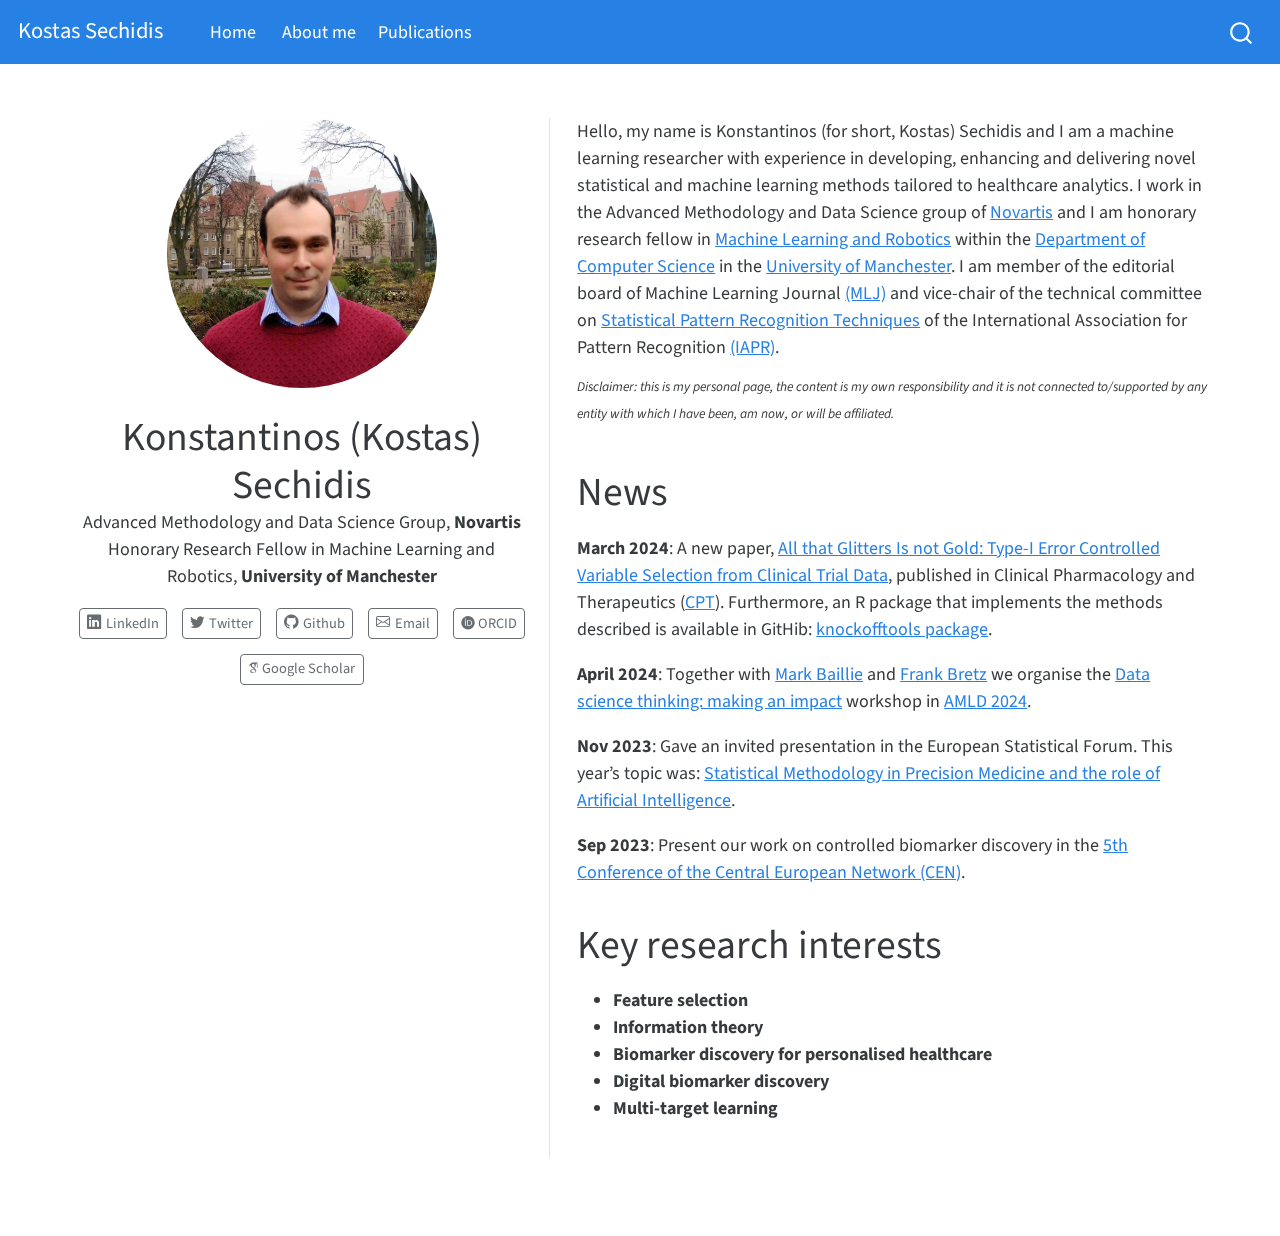
==== commit 5a351c72: "add news" ====
--- a/docs/index.html
+++ b/docs/index.html
@@ -148,14 +148,25 @@
 </div>
   </div>
   <div class="about-contents"><main class="content column-page" id="quarto-document-content">
-<p>Hello, my name is Konstantinos (for short, Kostas) Sechidis and I am a machine learning researcher with experience in developing, enhancing and delivering novel statistical and machine learning methods tailored to healthcare analytics. I work in the Advanced Methodology and Data Science group of <a href="https://www.novartis.com/">Novartis</a> and I am member of the editorial board of Machine Learning Journal <a href="https://www.springer.com/journal/10994/editors">(MLJ)</a> and vice-chair of the technical committee on <a href="https://sites.google.com/view/iapr-tc1/home?pli=1">Statistical Pattern Recognition Techniques</a> of the International Association for Pattern Recognition <a href="https://iapr.org/index.php">(IAPR)</a>.</p>
+<p>Hello, my name is Konstantinos (for short, Kostas) Sechidis and I am a machine learning researcher with experience in developing, enhancing and delivering novel statistical and machine learning methods tailored to healthcare analytics. I work in the Advanced Methodology and Data Science group of <a href="https://www.novartis.com/">Novartis</a> and I am honorary research fellow in <a href="https://www.cs.manchester.ac.uk/research/expertise/machine-learning-and-robotics/">Machine Learning and Robotics</a> within the <a href="https://www.cs.manchester.ac.uk/">Department of Computer Science</a> in the <a href="https://www.manchester.ac.uk/">University of Manchester</a>. I am member of the editorial board of Machine Learning Journal <a href="https://www.springer.com/journal/10994/editors">(MLJ)</a> and vice-chair of the technical committee on <a href="https://sites.google.com/view/iapr-tc1/home?pli=1">Statistical Pattern Recognition Techniques</a> of the International Association for Pattern Recognition <a href="https://iapr.org/index.php">(IAPR)</a>.</p>
 <p><sup> <em>Disclaimer: this is my personal page, the content is my own responsibility and it is not connected to/supported by any entity with which I have been, am now, or will be affiliated.</em> </sup></p>
 <section id="news" class="level1">
 <h1>News</h1>
+<p><strong>March 2024</strong>: A new paper, <a href="https://ascpt.onlinelibrary.wiley.com/doi/full/10.1002/cpt.3211">All that Glitters Is not Gold: Type-I Error Controlled Variable Selection from Clinical Trial Data</a>, published in Clinical Pharmacology and Therapeutics (<a href="https://ascpt.onlinelibrary.wiley.com/journal/15326535">CPT</a>). Furthermore, an R package that implements the methods described is available in GitHib: <a href="https://github.com/Novartis/knockofftools/tree/main">knockofftools package</a>.</p>
+<p><strong>April 2024</strong>: Together with <a href="https://bailliem.github.io">Mark Baillie</a> and <a href="https://www.linkedin.com/in/frank-bretz-8510415">Frank Bretz</a> we organise the <a href="https://datascience-thinking.github.io/">Data science thinking: making an impact</a> workshop in <a href="https://2024.appliedmldays.org/">AMLD 2024</a>.</p>
 <p><strong>Nov 2023</strong>: Gave an invited presentation in the European Statistical Forum. This year’s topic was: <a href="https://lsacademy.com/en/product/european-statistical-forum-4/">Statistical Methodology in Precision Medicine and the role of Artificial Intelligence</a>.</p>
 <p><strong>Sep 2023</strong>: Present our work on controlled biomarker discovery in the <a href="https://cen2023.github.io/home/index.html">5th Conference of the Central European Network (CEN)</a>.</p>
-<p><strong>Jan 2023</strong>: I have been appointed vice-chair of the technical committee on <a href="https://sites.google.com/view/iapr-tc1/home?pli=1">Statistical Pattern Recognition Techniques</a> of the International Association for Pattern Recognition <a href="https://iapr.org/index.php">(IAPR)</a>.</p>
-<p><strong>Dec 2022</strong>: Our paper on benchmarking methods for characterising treatment effect heterogeneity in clinical trials published in <a href="https://onlinelibrary.wiley.com/doi/full/10.1002/bimj.202100337">Biometrical Journal</a>. If you are interested on simulating datasets of heterogeneous treatment effects you can check our <a href="https://github.com/Sophie-Sun/benchtm">benchtm</a> package.</p>
+<!--
+**Jan 2023**: I have been appointed vice-chair of the technical committee on [Statistical Pattern Recognition Techniques](https://sites.google.com/view/iapr-tc1/home?pli=1) of the International Association for Pattern Recognition [(IAPR)](https://iapr.org/index.php).
+**Dec 2022**: Our paper on benchmarking methods for characterising treatment effect heterogeneity in clinical trials published in [Biometrical Journal](https://onlinelibrary.wiley.com/doi/full/10.1002/bimj.202100337). If you are interested on simulating datasets of heterogeneous treatment effects you can check our [benchtm](https://github.com/Sophie-Sun/benchtm) package.
+**Sep 2021**: [Lasse Hansen](https://lassehansen.me/)'s work on assessing depression using speech emotion recognition systems is available in [biorxiv](https://www.biorxiv.org/content/10.1101/2021.09.01.458536v1). For those interested, Lasse's has a [twitter thread](https://twitter.com/HansenLasse94/status/1434789476623060993) that summarizes some of the main points of the paper.
+**Aug 2021**: On September 13th, together with colleagues from industry and academia, we organise the second edition of [PharML](https://sites.google.com/view/pharml2021/) workshop,  colocated with [ECML-PKDD 2021](https://2021.ecmlpkdd.org/). Check the exciting program [here](https://sites.google.com/view/pharml2021/program). 
+**Jul 2021**: The paper on using knockoffs for controlled predictive biomarker identification has just been published in [Statistics in Medicine](https://onlinelibrary.wiley.com/doi/10.1002/sim.9134). For those interested, check out an earlier [work](https://onlinelibrary.wiley.com/doi/full/10.1002/sim.8955) from our group (Advanced Methodology and Data Science in Novartis) where the sequential knockoffs algorithm was introduced.
+Apr 2021: The paper of my post-doc in Roche is published and open access in Artificial Intelligence in Medicine.
+Oct 2020: I am now member of the editorial board of the Machine Learning Journal (MLJ). I also joined the Subgroup Analysis special interest group, which is sponsored by the European Federation of Statisticians in the Pharmaceutical Industry (EFSPI) and the Statisticians in the Pharmaceutical Industry (PSI) organisation.
+Sept 2020: On the September 18th I will present on the Statistical Learning workshop organised by the Data Mining and Machine Learning group of the University of Geneva. The aim of the workshop is to bring together the research communities of statistics and machine learning to foster a discussion between the two fields and develop research synergies. For more details and registration see here.
+June 2020: I joined Novartis’ Advanced Methodology and Data Science (AMDS) group, where I focus on developing novel machine learning methods with the aim of improving drug development in multiple projects. Furthermore, in collaboration with data scientists and biostatisticians, we work to ensure that state-of-the-art statistical and machine learning methods are used at the trial and project level.
+-->
 </section>
 <section id="key-research-interests" class="level1">
 <h1>Key research interests</h1>
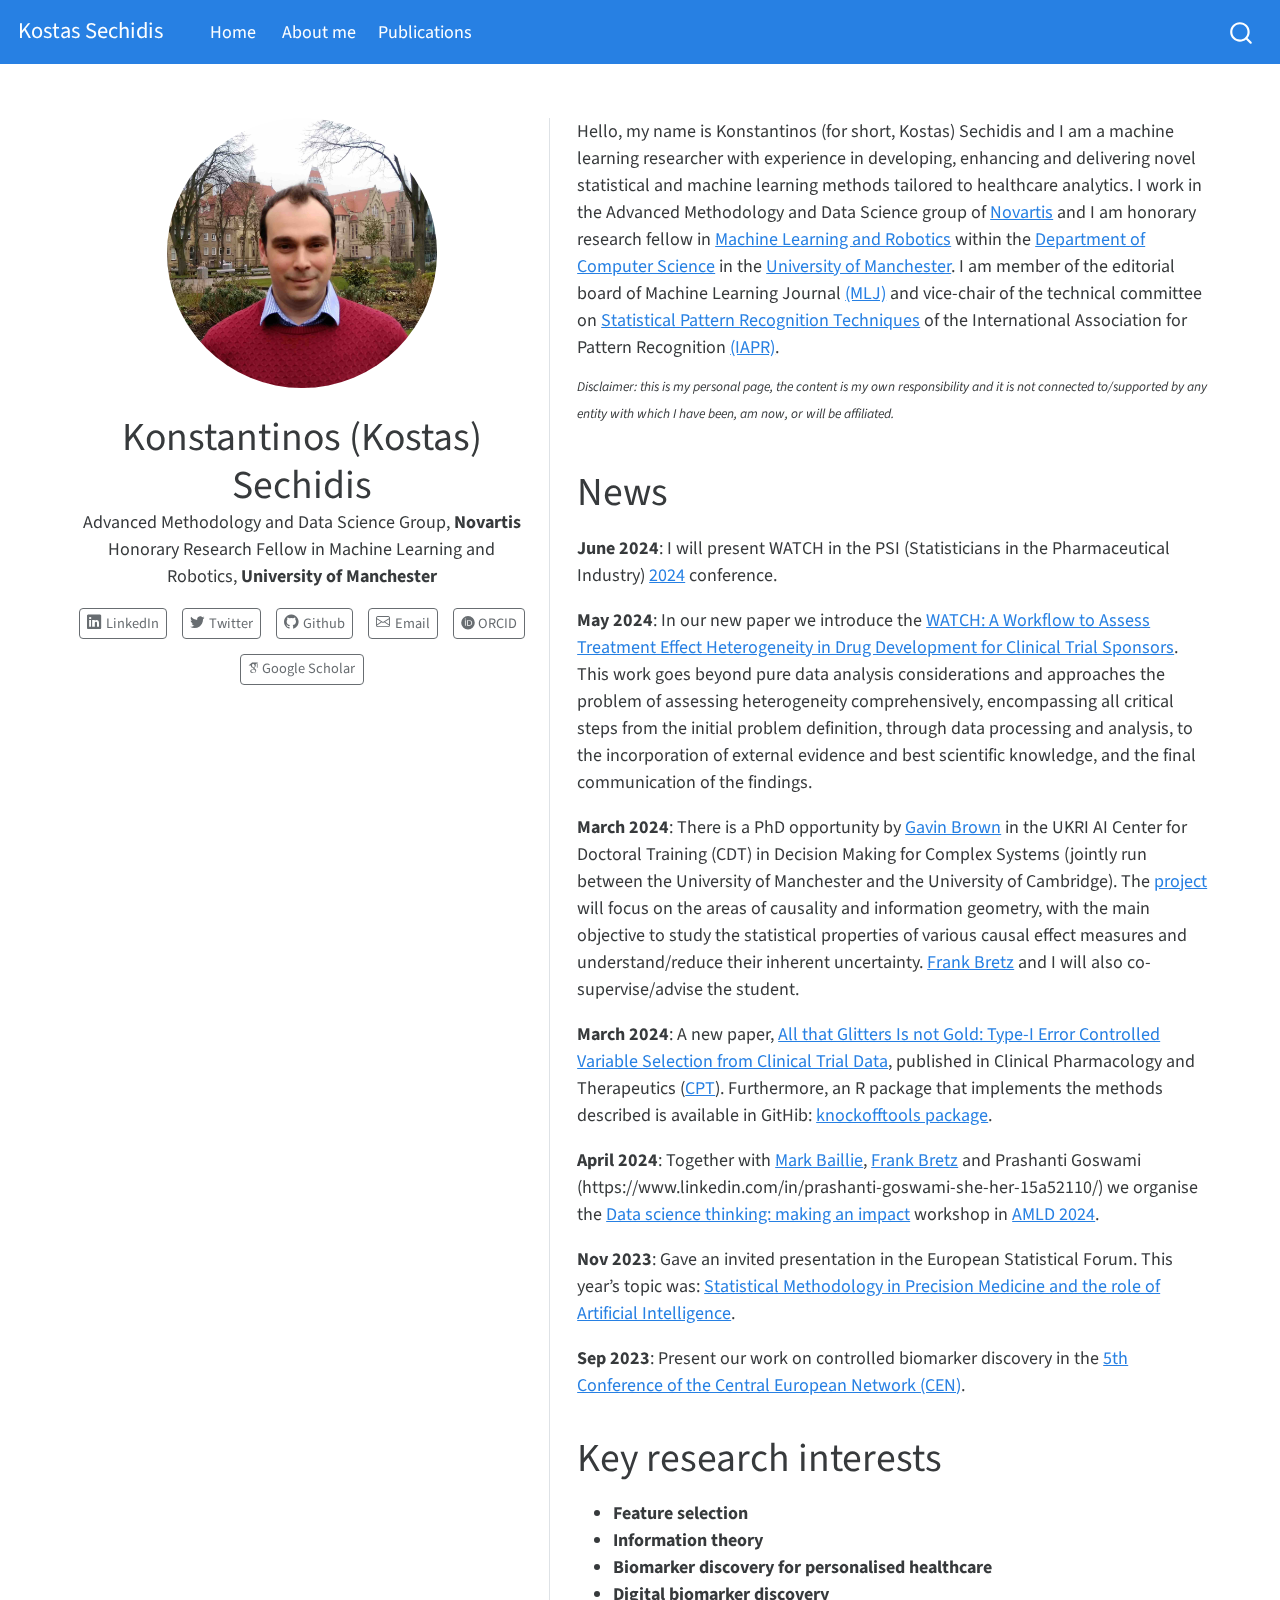
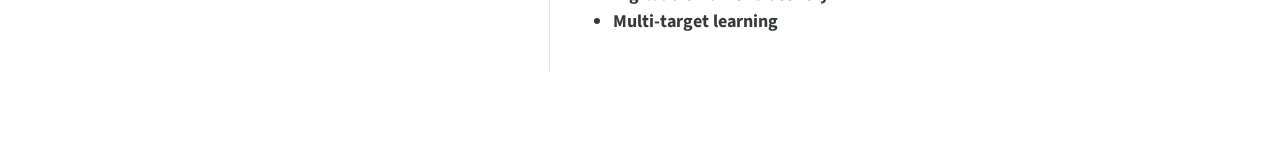
==== commit db0aed83: "add watch" ====
--- a/docs/index.html
+++ b/docs/index.html
@@ -152,8 +152,11 @@
 <p><sup> <em>Disclaimer: this is my personal page, the content is my own responsibility and it is not connected to/supported by any entity with which I have been, am now, or will be affiliated.</em> </sup></p>
 <section id="news" class="level1">
 <h1>News</h1>
+<p><strong>June 2024</strong>: I will present WATCH in the PSI (Statisticians in the Pharmaceutical Industry) <a href="https://www.psiweb.org/conferences/about-the-conference">2024</a> conference.</p>
+<p><strong>May 2024</strong>: In our new paper we introduce the <a href="https://arxiv.org/abs/2405.00859">WATCH: A Workflow to Assess Treatment Effect Heterogeneity in Drug Development for Clinical Trial Sponsors</a>. This work goes beyond pure data analysis considerations and approaches the problem of assessing heterogeneity comprehensively, encompassing all critical steps from the initial problem definition, through data processing and analysis, to the incorporation of external evidence and best scientific knowledge, and the final communication of the findings.</p>
+<p><strong>March 2024</strong>: There is a PhD opportunity by <a href="https://profgavinbrown.github.io/">Gavin Brown</a> in the UKRI AI Center for Doctoral Training (CDT) in Decision Making for Complex Systems (jointly run between the University of Manchester and the University of Cambridge). The <a href="https://ai-decisions-cdt.github.io/hugo-pages/talk/2024_causaleffects_brown_sechidis_bretz/">project</a> will focus on the areas of causality and information geometry, with the main objective to study the statistical properties of various causal effect measures and understand/reduce their inherent uncertainty. <a href="https://www.linkedin.com/in/frank-bretz-8510415/">Frank Bretz</a> and I will also co-supervise/advise the student.</p>
 <p><strong>March 2024</strong>: A new paper, <a href="https://ascpt.onlinelibrary.wiley.com/doi/full/10.1002/cpt.3211">All that Glitters Is not Gold: Type-I Error Controlled Variable Selection from Clinical Trial Data</a>, published in Clinical Pharmacology and Therapeutics (<a href="https://ascpt.onlinelibrary.wiley.com/journal/15326535">CPT</a>). Furthermore, an R package that implements the methods described is available in GitHib: <a href="https://github.com/Novartis/knockofftools/tree/main">knockofftools package</a>.</p>
-<p><strong>April 2024</strong>: Together with <a href="https://bailliem.github.io">Mark Baillie</a> and <a href="https://www.linkedin.com/in/frank-bretz-8510415">Frank Bretz</a> we organise the <a href="https://datascience-thinking.github.io/">Data science thinking: making an impact</a> workshop in <a href="https://2024.appliedmldays.org/">AMLD 2024</a>.</p>
+<p><strong>April 2024</strong>: Together with <a href="https://bailliem.github.io">Mark Baillie</a>, <a href="https://www.linkedin.com/in/frank-bretz-8510415">Frank Bretz</a> and Prashanti Goswami (https://www.linkedin.com/in/prashanti-goswami-she-her-15a52110/) we organise the <a href="https://datascience-thinking.github.io/">Data science thinking: making an impact</a> workshop in <a href="https://2024.appliedmldays.org/">AMLD 2024</a>.</p>
 <p><strong>Nov 2023</strong>: Gave an invited presentation in the European Statistical Forum. This year’s topic was: <a href="https://lsacademy.com/en/product/european-statistical-forum-4/">Statistical Methodology in Precision Medicine and the role of Artificial Intelligence</a>.</p>
 <p><strong>Sep 2023</strong>: Present our work on controlled biomarker discovery in the <a href="https://cen2023.github.io/home/index.html">5th Conference of the Central European Network (CEN)</a>.</p>
 <!--
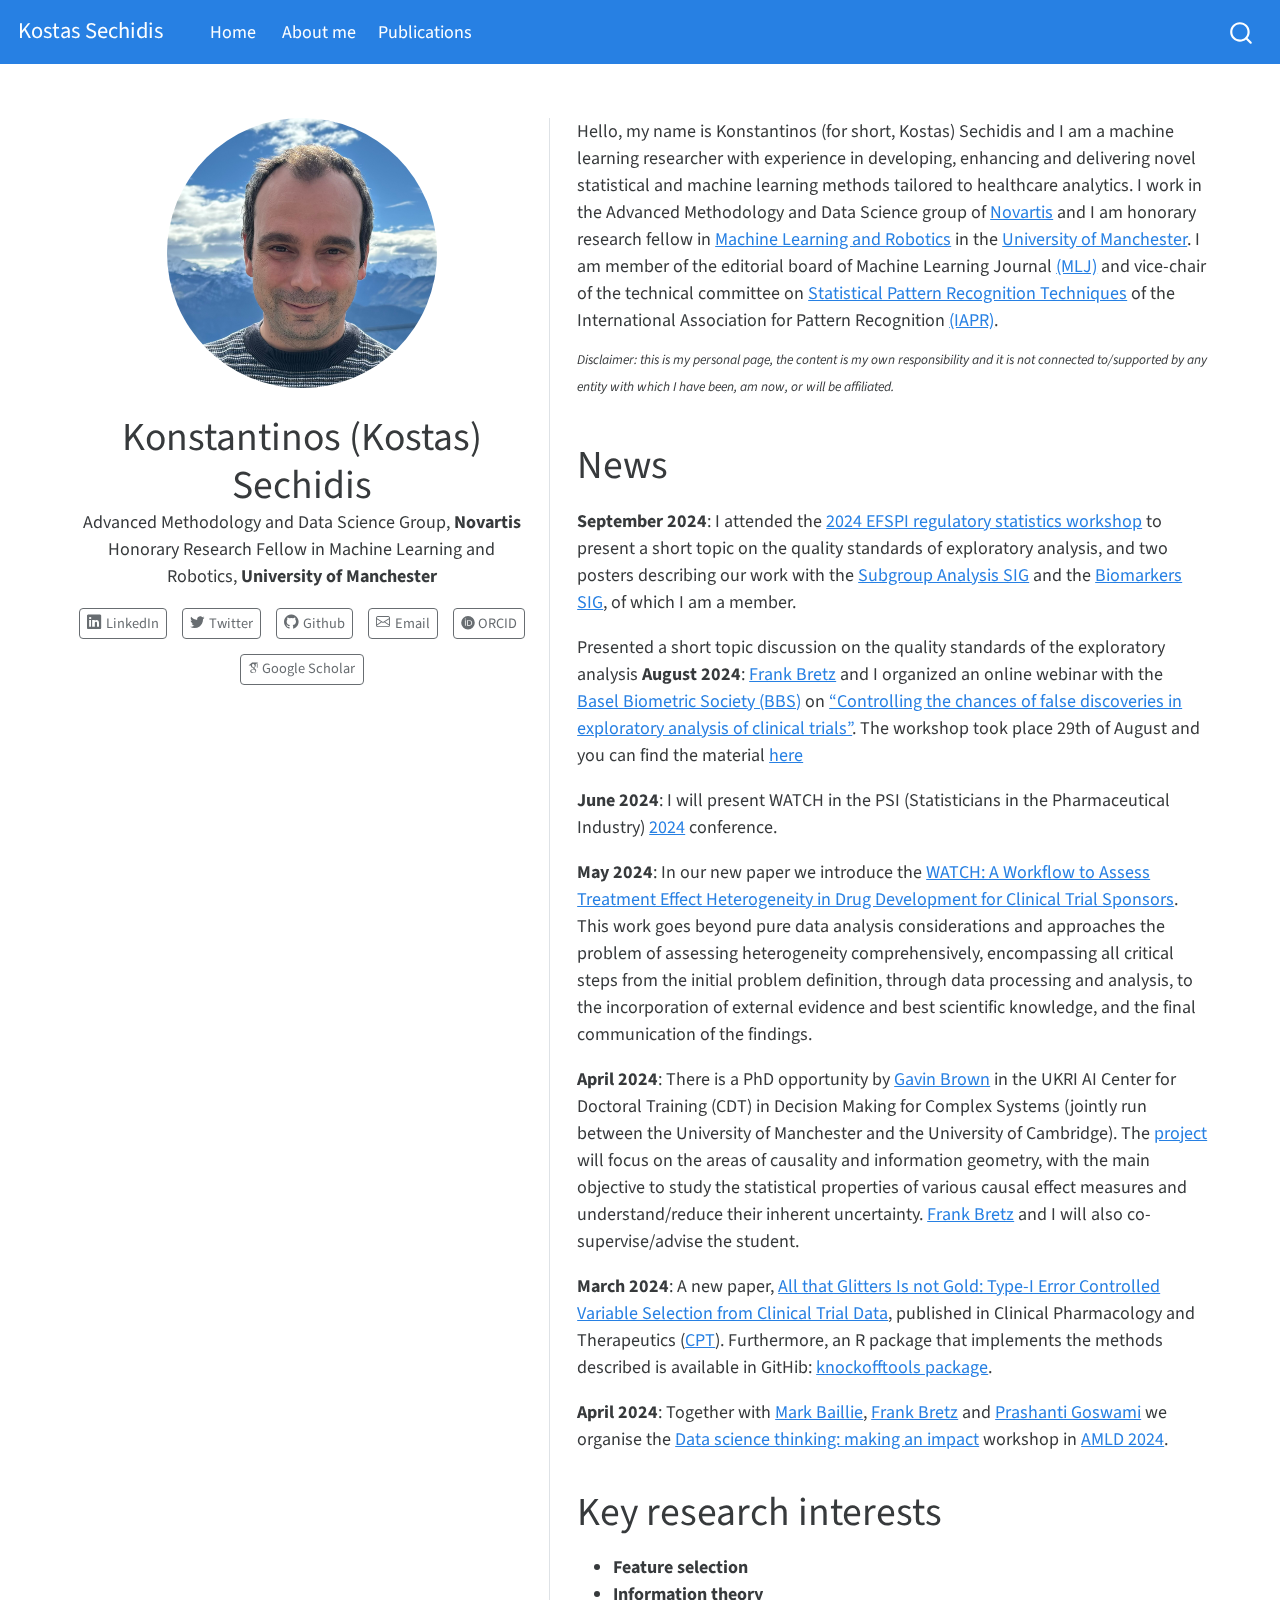
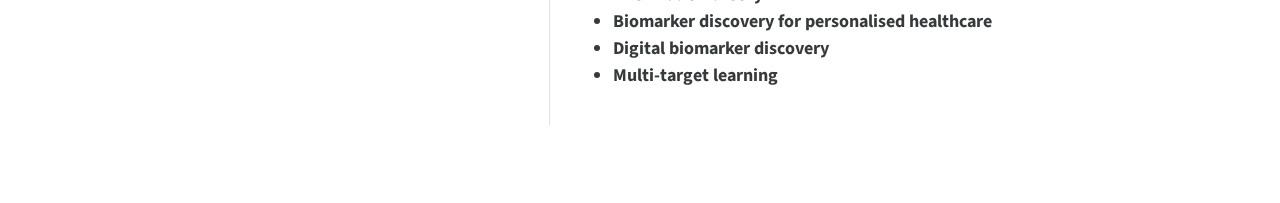
==== commit 4f79ffe3: "new photo" ====
--- a/docs/index.html
+++ b/docs/index.html
@@ -148,18 +148,20 @@
 </div>
   </div>
   <div class="about-contents"><main class="content column-page" id="quarto-document-content">
-<p>Hello, my name is Konstantinos (for short, Kostas) Sechidis and I am a machine learning researcher with experience in developing, enhancing and delivering novel statistical and machine learning methods tailored to healthcare analytics. I work in the Advanced Methodology and Data Science group of <a href="https://www.novartis.com/">Novartis</a> and I am honorary research fellow in <a href="https://www.cs.manchester.ac.uk/research/expertise/machine-learning-and-robotics/">Machine Learning and Robotics</a> within the <a href="https://www.cs.manchester.ac.uk/">Department of Computer Science</a> in the <a href="https://www.manchester.ac.uk/">University of Manchester</a>. I am member of the editorial board of Machine Learning Journal <a href="https://www.springer.com/journal/10994/editors">(MLJ)</a> and vice-chair of the technical committee on <a href="https://sites.google.com/view/iapr-tc1/home?pli=1">Statistical Pattern Recognition Techniques</a> of the International Association for Pattern Recognition <a href="https://iapr.org/index.php">(IAPR)</a>.</p>
+<p>Hello, my name is Konstantinos (for short, Kostas) Sechidis and I am a machine learning researcher with experience in developing, enhancing and delivering novel statistical and machine learning methods tailored to healthcare analytics. I work in the Advanced Methodology and Data Science group of <a href="https://www.novartis.com/">Novartis</a> and I am honorary research fellow in <a href="https://www.cs.manchester.ac.uk/research/expertise/machine-learning-and-robotics/">Machine Learning and Robotics</a> in the <a href="https://www.manchester.ac.uk/">University of Manchester</a>. I am member of the editorial board of Machine Learning Journal <a href="https://link.springer.com/journal/10994/editorial-board">(MLJ)</a> and vice-chair of the technical committee on <a href="https://sites.google.com/view/iapr-tc1/home?pli=1">Statistical Pattern Recognition Techniques</a> of the International Association for Pattern Recognition <a href="https://iapr.org/index.php">(IAPR)</a>.</p>
 <p><sup> <em>Disclaimer: this is my personal page, the content is my own responsibility and it is not connected to/supported by any entity with which I have been, am now, or will be affiliated.</em> </sup></p>
 <section id="news" class="level1">
 <h1>News</h1>
+<p><strong>September 2024</strong>: I attended the <a href="https://efspieurope.github.io/workshop/next.html">2024 EFSPI regulatory statistics workshop</a> to present a short topic on the quality standards of exploratory analysis, and two posters describing our work with the <a href="https://psiweb.org/sigs-special-interest-groups/subgroup-analysis">Subgroup Analysis SIG</a> and the <a href="https://www.psiweb.org/sigs-special-interest-groups/biomarkers">Biomarkers SIG</a>, of which I am a member.</p>
+<p>Presented a short topic discussion on the quality standards of the exploratory analysis <strong>August 2024</strong>: <a href="https://www.linkedin.com/in/frank-bretz-8510415/">Frank Bretz</a> and I organized an online webinar with the <a href="https://baselbiometrics.github.io/home/docs/">Basel Biometric Society (BBS)</a> on <a href="https://baselbiometrics.github.io/home/docs/upcoming/20240829/agenda.pdf">“Controlling the chances of false discoveries in exploratory analysis of clinical trials”</a>. The workshop took place 29th of August and you can find the material <a href="https://baselbiometrics.github.io/home/docs/events_past.html">here</a></p>
 <p><strong>June 2024</strong>: I will present WATCH in the PSI (Statisticians in the Pharmaceutical Industry) <a href="https://www.psiweb.org/conferences/about-the-conference">2024</a> conference.</p>
 <p><strong>May 2024</strong>: In our new paper we introduce the <a href="https://arxiv.org/abs/2405.00859">WATCH: A Workflow to Assess Treatment Effect Heterogeneity in Drug Development for Clinical Trial Sponsors</a>. This work goes beyond pure data analysis considerations and approaches the problem of assessing heterogeneity comprehensively, encompassing all critical steps from the initial problem definition, through data processing and analysis, to the incorporation of external evidence and best scientific knowledge, and the final communication of the findings.</p>
-<p><strong>March 2024</strong>: There is a PhD opportunity by <a href="https://profgavinbrown.github.io/">Gavin Brown</a> in the UKRI AI Center for Doctoral Training (CDT) in Decision Making for Complex Systems (jointly run between the University of Manchester and the University of Cambridge). The <a href="https://ai-decisions-cdt.github.io/hugo-pages/talk/2024_causaleffects_brown_sechidis_bretz/">project</a> will focus on the areas of causality and information geometry, with the main objective to study the statistical properties of various causal effect measures and understand/reduce their inherent uncertainty. <a href="https://www.linkedin.com/in/frank-bretz-8510415/">Frank Bretz</a> and I will also co-supervise/advise the student.</p>
+<p><strong>April 2024</strong>: There is a PhD opportunity by <a href="https://profgavinbrown.github.io/">Gavin Brown</a> in the UKRI AI Center for Doctoral Training (CDT) in Decision Making for Complex Systems (jointly run between the University of Manchester and the University of Cambridge). The <a href="https://ai-decisions-cdt.github.io/hugo-pages/talk/2024_causaleffects_brown_sechidis_bretz/">project</a> will focus on the areas of causality and information geometry, with the main objective to study the statistical properties of various causal effect measures and understand/reduce their inherent uncertainty. <a href="https://www.linkedin.com/in/frank-bretz-8510415/">Frank Bretz</a> and I will also co-supervise/advise the student.</p>
 <p><strong>March 2024</strong>: A new paper, <a href="https://ascpt.onlinelibrary.wiley.com/doi/full/10.1002/cpt.3211">All that Glitters Is not Gold: Type-I Error Controlled Variable Selection from Clinical Trial Data</a>, published in Clinical Pharmacology and Therapeutics (<a href="https://ascpt.onlinelibrary.wiley.com/journal/15326535">CPT</a>). Furthermore, an R package that implements the methods described is available in GitHib: <a href="https://github.com/Novartis/knockofftools/tree/main">knockofftools package</a>.</p>
-<p><strong>April 2024</strong>: Together with <a href="https://bailliem.github.io">Mark Baillie</a>, <a href="https://www.linkedin.com/in/frank-bretz-8510415">Frank Bretz</a> and Prashanti Goswami (https://www.linkedin.com/in/prashanti-goswami-she-her-15a52110/) we organise the <a href="https://datascience-thinking.github.io/">Data science thinking: making an impact</a> workshop in <a href="https://2024.appliedmldays.org/">AMLD 2024</a>.</p>
-<p><strong>Nov 2023</strong>: Gave an invited presentation in the European Statistical Forum. This year’s topic was: <a href="https://lsacademy.com/en/product/european-statistical-forum-4/">Statistical Methodology in Precision Medicine and the role of Artificial Intelligence</a>.</p>
-<p><strong>Sep 2023</strong>: Present our work on controlled biomarker discovery in the <a href="https://cen2023.github.io/home/index.html">5th Conference of the Central European Network (CEN)</a>.</p>
+<p><strong>April 2024</strong>: Together with <a href="https://bailliem.github.io">Mark Baillie</a>, <a href="https://www.linkedin.com/in/frank-bretz-8510415">Frank Bretz</a> and <a href="https://www.linkedin.com/in/prashanti-goswami-she-her-15a52110/">Prashanti Goswami</a> we organise the <a href="https://datascience-thinking.github.io/">Data science thinking: making an impact</a> workshop in <a href="https://2024.appliedmldays.org/">AMLD 2024</a>.</p>
 <!--
+**Nov 2023**: Gave an invited presentation in the European Statistical Forum. This year's topic was: [Statistical Methodology in Precision Medicine and the role of Artificial Intelligence](https://lsacademy.com/en/product/european-statistical-forum-4/).
+**Sep 2023**: Present our work on controlled biomarker discovery in the [5th Conference of the Central European Network (CEN)](https://cen2023.github.io/home/index.html).
 **Jan 2023**: I have been appointed vice-chair of the technical committee on [Statistical Pattern Recognition Techniques](https://sites.google.com/view/iapr-tc1/home?pli=1) of the International Association for Pattern Recognition [(IAPR)](https://iapr.org/index.php).
 **Dec 2022**: Our paper on benchmarking methods for characterising treatment effect heterogeneity in clinical trials published in [Biometrical Journal](https://onlinelibrary.wiley.com/doi/full/10.1002/bimj.202100337). If you are interested on simulating datasets of heterogeneous treatment effects you can check our [benchtm](https://github.com/Sophie-Sun/benchtm) package.
 **Sep 2021**: [Lasse Hansen](https://lassehansen.me/)'s work on assessing depression using speech emotion recognition systems is available in [biorxiv](https://www.biorxiv.org/content/10.1101/2021.09.01.458536v1). For those interested, Lasse's has a [twitter thread](https://twitter.com/HansenLasse94/status/1434789476623060993) that summarizes some of the main points of the paper.
